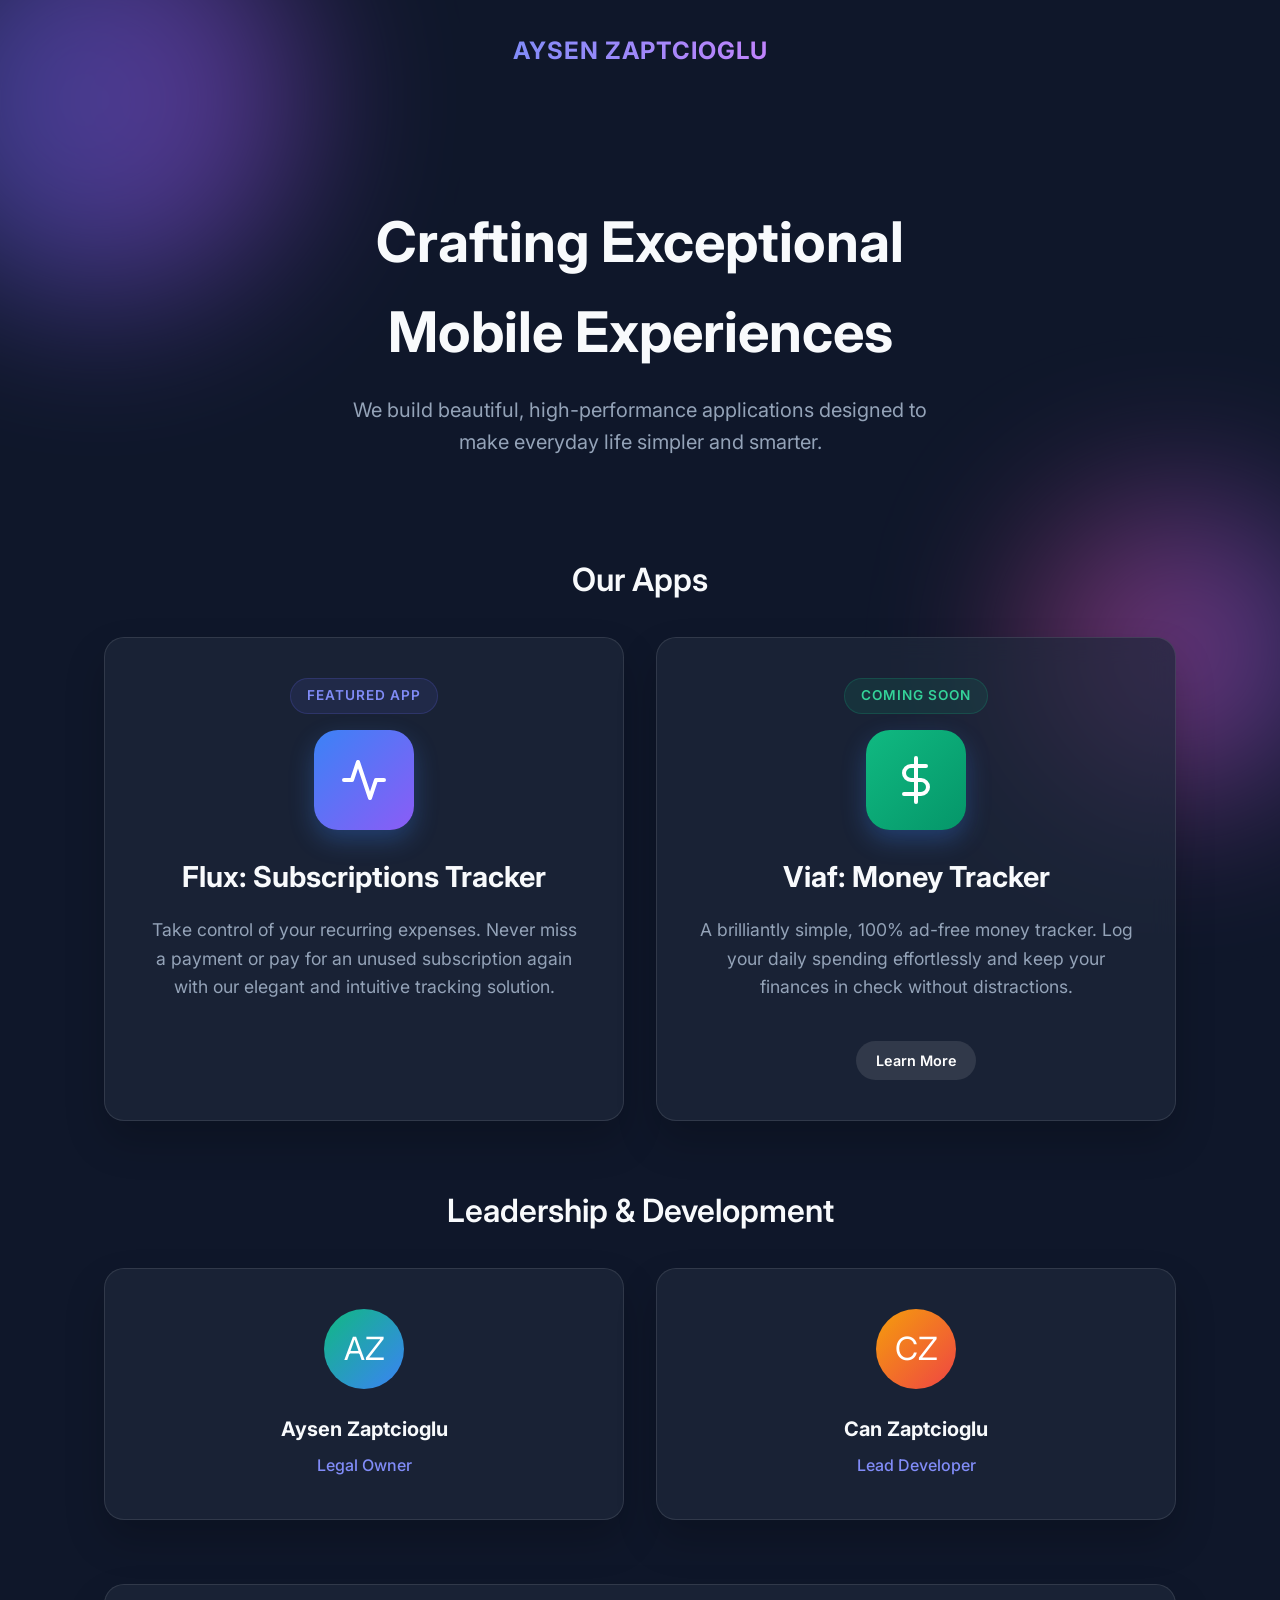
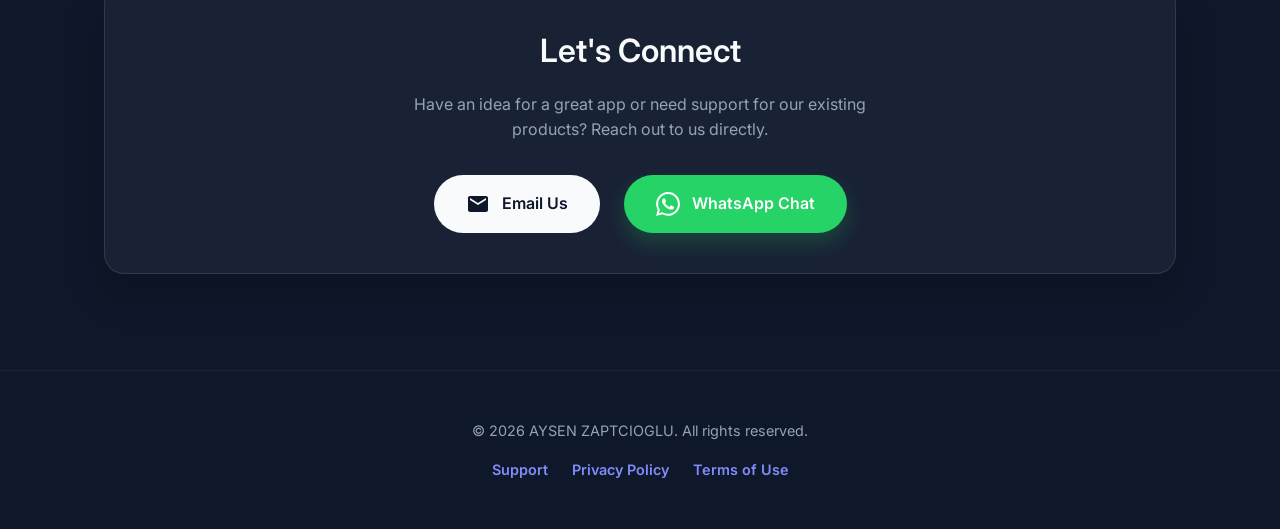
==== index.html @ ebd6a1c4 "Added EULA added eula to make sure complites with apple" ====
<!DOCTYPE html>
<html lang="en">
<head>
    <meta charset="UTF-8">
    <meta name="viewport" content="width=device-width, initial-scale=1.0">
    <title>AYSEN ZAPTCIOGLU</title>
    <meta name="description" content="Professional app studio founded by Aysen Zaptcioglu and Can Zaptcioglu. Featuring our latest app: Flux Subscriptions Tracker.">
    <link rel="preconnect" href="https://fonts.googleapis.com">
    <link rel="preconnect" href="https://fonts.gstatic.com" crossorigin>
    <link href="https://fonts.googleapis.com/css2?family=Inter:wght@300;400;600;700&display=swap" rel="stylesheet">
    <style>
        :root {
            --primary: #6366f1;
            --primary-light: #818cf8;
            --bg-dark: #0f172a;
            --bg-card: rgba(30, 41, 59, 0.7);
            --text-main: #f8fafc;
            --text-muted: #94a3b8;
        }

        * {
            margin: 0;
            padding: 0;
            box-sizing: border-box;
        }

        body {
            font-family: 'Inter', sans-serif;
            background-color: var(--bg-dark);
            color: var(--text-main);
            line-height: 1.6;
            overflow-x: hidden;
        }

        /* Abstract background shapes */
        .bg-shape {
            position: absolute;
            border-radius: 50%;
            filter: blur(80px);
            z-index: -1;
            opacity: 0.5;
        }

        .shape-1 {
            background: linear-gradient(to right, #6366f1, #a855f7);
            width: 400px;
            height: 400px;
            top: -100px;
            left: -100px;
        }

        .shape-2 {
            background: linear-gradient(to right, #ec4899, #8b5cf6);
            width: 300px;
            height: 300px;
            bottom: 100px;
            right: -50px;
        }

        header {
            padding: 2rem 5%;
            display: flex;
            justify-content: center;
            align-items: center;
        }

        .logo {
            font-size: 1.5rem;
            font-weight: 700;
            letter-spacing: 1px;
            background: linear-gradient(to right, #818cf8, #c084fc);
            -webkit-background-clip: text;
            background-clip: text;
            -webkit-text-fill-color: transparent;
        }

        .container {
            max-width: 1200px;
            margin: 0 auto;
            padding: 2rem 5%;
        }

        .hero {
            text-align: center;
            padding: 4rem 0 6rem;
        }

        .hero h1 {
            font-size: 3.5rem;
            margin-bottom: 1rem;
            font-weight: 700;
            animation: fadeInDown 1s ease-out;
        }

        .hero p {
            font-size: 1.25rem;
            color: var(--text-muted);
            max-width: 600px;
            margin: 0 auto;
            animation: fadeInUp 1s ease-out 0.2s both;
        }

        .section-title {
            font-size: 2rem;
            margin-bottom: 2rem;
            text-align: center;
            font-weight: 600;
        }

        .card {
            background: var(--bg-card);
            backdrop-filter: blur(12px);
            border: 1px solid rgba(255, 255, 255, 0.1);
            border-radius: 20px;
            padding: 2.5rem;
            box-shadow: 0 20px 40px rgba(0,0,0,0.2);
            transition: transform 0.3s ease, box-shadow 0.3s ease;
        }

        .card:hover {
            transform: translateY(-5px);
            box-shadow: 0 30px 60px rgba(0,0,0,0.3);
            border-color: rgba(255, 255, 255, 0.2);
        }

        /* Feat App Section */
        .featured-app {
            display: flex;
            flex-direction: column;
            align-items: center;
            text-align: center;
            margin-bottom: 4rem;
        }

        .app-icon {
            width: 100px;
            height: 100px;
            background: linear-gradient(135deg, #3b82f6, #8b5cf6);
            border-radius: 24px;
            display: flex;
            justify-content: center;
            align-items: center;
            font-size: 3rem;
            margin-bottom: 1.5rem;
            box-shadow: 0 10px 25px rgba(59, 130, 246, 0.3);
        }

        .featured-app h3 {
            font-size: 1.8rem;
            margin-bottom: 1rem;
        }

        .featured-app p {
            color: var(--text-muted);
            font-size: 1.1rem;
            margin-bottom: 1.5rem;
        }

        .badge {
            display: inline-block;
            padding: 0.4rem 1rem;
            background: rgba(99, 102, 241, 0.1);
            color: var(--primary-light);
            border-radius: 9999px;
            font-size: 0.85rem;
            font-weight: 600;
            text-transform: uppercase;
            letter-spacing: 1px;
            margin-bottom: 1rem;
            border: 1px solid rgba(99, 102, 241, 0.2);
        }

        /* Team Section */
        .team-grid {
            display: grid;
            grid-template-columns: repeat(auto-fit, minmax(280px, 1fr));
            gap: 2rem;
            margin-bottom: 4rem;
        }

        .team-member {
            text-align: center;
        }
        
        .avatar {
            width: 80px;
            height: 80px;
            border-radius: 50%;
            background: #cbd5e1;
            margin: 0 auto 1.5rem;
            display: flex;
            justify-content: center;
            align-items: center;
            font-size: 2rem;
            color: #475569;
        }

        .avatar-aysen { background: linear-gradient(135deg, #10b981, #3b82f6); color: white; }
        .avatar-can { background: linear-gradient(135deg, #f59e0b, #ef4444); color: white; }

        .team-member h4 {
            font-size: 1.25rem;
            margin-bottom: 0.5rem;
        }

        .team-member p {
            color: var(--primary-light);
            font-weight: 500;
        }

        /* Contact Section */
        .contact {
            text-align: center;
        }

        .contact-links {
            display: flex;
            justify-content: center;
            gap: 1.5rem;
            margin-top: 2rem;
            flex-wrap: wrap;
        }

        .btn {
            display: inline-flex;
            align-items: center;
            gap: 0.75rem;
            padding: 1rem 2rem;
            border-radius: 9999px;
            text-decoration: none;
            font-weight: 600;
            transition: all 0.3s ease;
            position: relative;
            overflow: hidden;
        }

        .btn-email {
            background-color: var(--text-main);
            color: var(--bg-dark);
        }

        .btn-email:hover {
            background-color: #e2e8f0;
            transform: translateY(-2px);
        }

        .btn-whatsapp {
            background-color: #25D366;
            color: white;
            box-shadow: 0 10px 20px rgba(37, 211, 102, 0.2);
        }

        .btn-whatsapp:hover {
            background-color: #20bd5a;
            transform: translateY(-2px);
            box-shadow: 0 15px 25px rgba(37, 211, 102, 0.3);
        }

        .icon {
            width: 24px;
            height: 24px;
            fill: currentColor;
        }

        footer {
            text-align: center;
            padding: 3rem 0;
            color: var(--text-muted);
            font-size: 0.9rem;
            border-top: 1px solid rgba(255,255,255,0.05);
            margin-top: 4rem;
        }

        /* Animations */
        @keyframes fadeInDown {
            from { opacity: 0; transform: translateY(-20px); }
            to { opacity: 1; transform: translateY(0); }
        }

        @keyframes fadeInUp {
            from { opacity: 0; transform: translateY(20px); }
            to { opacity: 1; transform: translateY(0); }
        }

        @media (max-width: 768px) {
            .hero h1 { font-size: 2.5rem; }
            .hero p { font-size: 1.1rem; }
        }
    </style>
</head>
<body>

    <div class="bg-shape shape-1"></div>
    <div class="bg-shape shape-2"></div>

    <header>
        <div class="logo">AYSEN ZAPTCIOGLU</div>
    </header>

    <div class="container">
        <section class="hero">
            <h1>Crafting Exceptional<br>Mobile Experiences</h1>
            <p>We build beautiful, high-performance applications designed to make everyday life simpler and smarter.</p>
        </section>

        <h2 class="section-title">Our Apps</h2>
        <div style="display: grid; grid-template-columns: repeat(auto-fit, minmax(300px, 1fr)); gap: 2rem; margin-bottom: 4rem;">
            <section class="featured-app card" style="margin-bottom: 0;">
                <span class="badge">Featured App</span>
                <div class="app-icon">
                    <svg width="48" height="48" viewBox="0 0 24 24" fill="none" stroke="white" stroke-width="2" stroke-linecap="round" stroke-linejoin="round">
                        <polyline points="22 12 18 12 15 21 9 3 6 12 2 12"></polyline>
                    </svg>
                </div>
                <h3>Flux: Subscriptions Tracker</h3>
                <p>Take control of your recurring expenses. Never miss a payment or pay for an unused subscription again with our elegant and intuitive tracking solution.</p>
            </section>

            <section class="featured-app card" style="margin-bottom: 0;">
                <span class="badge" style="background: rgba(16, 185, 129, 0.1); color: #34d399; border-color: rgba(16, 185, 129, 0.2);">Coming Soon</span>
                <div class="app-icon" style="background: linear-gradient(135deg, #10b981, #059669);">
                    <svg width="48" height="48" viewBox="0 0 24 24" fill="none" stroke="white" stroke-width="2" stroke-linecap="round" stroke-linejoin="round">
                        <line x1="12" y1="1" x2="12" y2="23"></line>
                        <path d="M17 5H9.5a3.5 3.5 0 0 0 0 7h5a3.5 3.5 0 0 1 0 7H6"></path>
                    </svg>
                </div>
                <h3>Viaf: Money Tracker</h3>
                <p>A brilliantly simple, 100% ad-free money tracker. Log your daily spending effortlessly and keep your finances in check without distractions.</p>
                <a href="viaf.html" class="btn" style="background: rgba(255,255,255,0.1); color: white; padding: 0.5rem 1.2rem; margin-top: 1rem; font-size: 0.9rem;">Learn More</a>
            </section>
        </div>

        <h2 class="section-title">Leadership & Development</h2>
        <div class="team-grid">
            <div class="team-member card">
                <div class="avatar avatar-aysen">AZ</div>
                <h4>Aysen Zaptcioglu</h4>
                <p>Legal Owner</p>
            </div>
            <div class="team-member card">
                <div class="avatar avatar-can">CZ</div>
                <h4>Can Zaptcioglu</h4>
                <p>Lead Developer</p>
            </div>
        </div>

        <section class="contact card">
            <h2 class="section-title" style="margin-bottom: 1rem;">Let's Connect</h2>
            <p style="color: var(--text-muted); max-width: 500px; margin: 0 auto;">Have an idea for a great app or need support for our existing products? Reach out to us directly.</p>
            
            <div class="contact-links">
                <a href="mailto:zaptcioglucan@gmail.com" class="btn btn-email">
                    <svg class="icon" viewBox="0 0 24 24">
                        <path d="M20 4H4c-1.1 0-1.99.9-1.99 2L2 18c0 1.1.9 2 2 2h16c1.1 0 2-.9 2-2V6c0-1.1-.9-2-2-2zm0 4l-8 5-8-5V6l8 5 8-5v2z"/>
                    </svg>
                    Email Us
                </a>
                <a href="https://wa.me/905076768835" target="_blank" class="btn btn-whatsapp">
                    <svg class="icon" viewBox="0 0 24 24">
                        <path d="M17.472 14.382c-.297-.149-1.758-.867-2.03-.967-.273-.099-.471-.148-.67.15-.197.297-.767.966-.94 1.164-.173.199-.347.223-.644.075-.297-.15-1.255-.463-2.39-1.475-.888-.788-1.489-1.761-1.663-2.059-.173-.297-.018-.458.13-.606.134-.133.298-.347.446-.52.149-.174.198-.298.298-.497.099-.198.05-.371-.025-.52-.075-.149-.669-1.612-.916-2.207-.242-.579-.487-.5-.669-.51a12.8 12.8 0 0 0-.57-.01c-.198 0-.52.074-.792.372-.272.297-1.04 1.016-1.04 2.479 0 1.462 1.065 2.875 1.213 3.074.149.198 2.096 3.2 5.077 4.487.709.306 1.262.489 1.694.625.712.227 1.36.195 1.871.118.571-.085 1.758-.719 2.006-1.413.248-.694.248-1.289.173-1.413-.074-.124-.272-.198-.57-.347m-5.421 7.403h-.004a9.87 9.87 0 0 1-5.031-1.378l-.361-.214-3.741.982.998-3.648-.235-.374a9.86 9.86 0 0 1-1.51-5.26c.001-5.45 4.436-9.884 9.888-9.884 2.64 0 5.122 1.03 6.988 2.898a9.825 9.825 0 0 1 2.893 6.994c-.003 5.45-4.437 9.884-9.885 9.884m8.413-18.297A11.815 11.815 0 0 0 12.05 0C5.495 0 .16 5.335.157 11.892c0 2.096.547 4.142 1.588 5.945L.057 24l6.305-1.654a11.882 11.882 0 0 0 5.683 1.448h.005c6.554 0 11.89-5.335 11.893-11.893a11.821 11.821 0 0 0-3.48-8.413Z"/>
                    </svg>
                    WhatsApp Chat
                </a>
            </div>
        </section>
    </div>

    <footer>
        <p>&copy; 2026 AYSEN ZAPTCIOGLU. All rights reserved.</p>
        <div style="margin-top: 1rem; display: flex; justify-content: center; gap: 1.5rem; flex-wrap: wrap;">
            <a href="support.html" style="color: var(--primary-light); text-decoration: none; font-weight: 600; transition: color 0.3s;" onmouseover="this.style.color='#c084fc'" onmouseout="this.style.color='var(--primary-light)'">Support</a>
            <a href="privacy.html" style="color: var(--primary-light); text-decoration: none; font-weight: 600; transition: color 0.3s;" onmouseover="this.style.color='#c084fc'" onmouseout="this.style.color='var(--primary-light)'">Privacy Policy</a>
            <a href="terms.html" style="color: var(--primary-light); text-decoration: none; font-weight: 600; transition: color 0.3s;" onmouseover="this.style.color='#c084fc'" onmouseout="this.style.color='var(--primary-light)'">Terms of Use</a>
        </div>
    </footer>
</body>
</html>
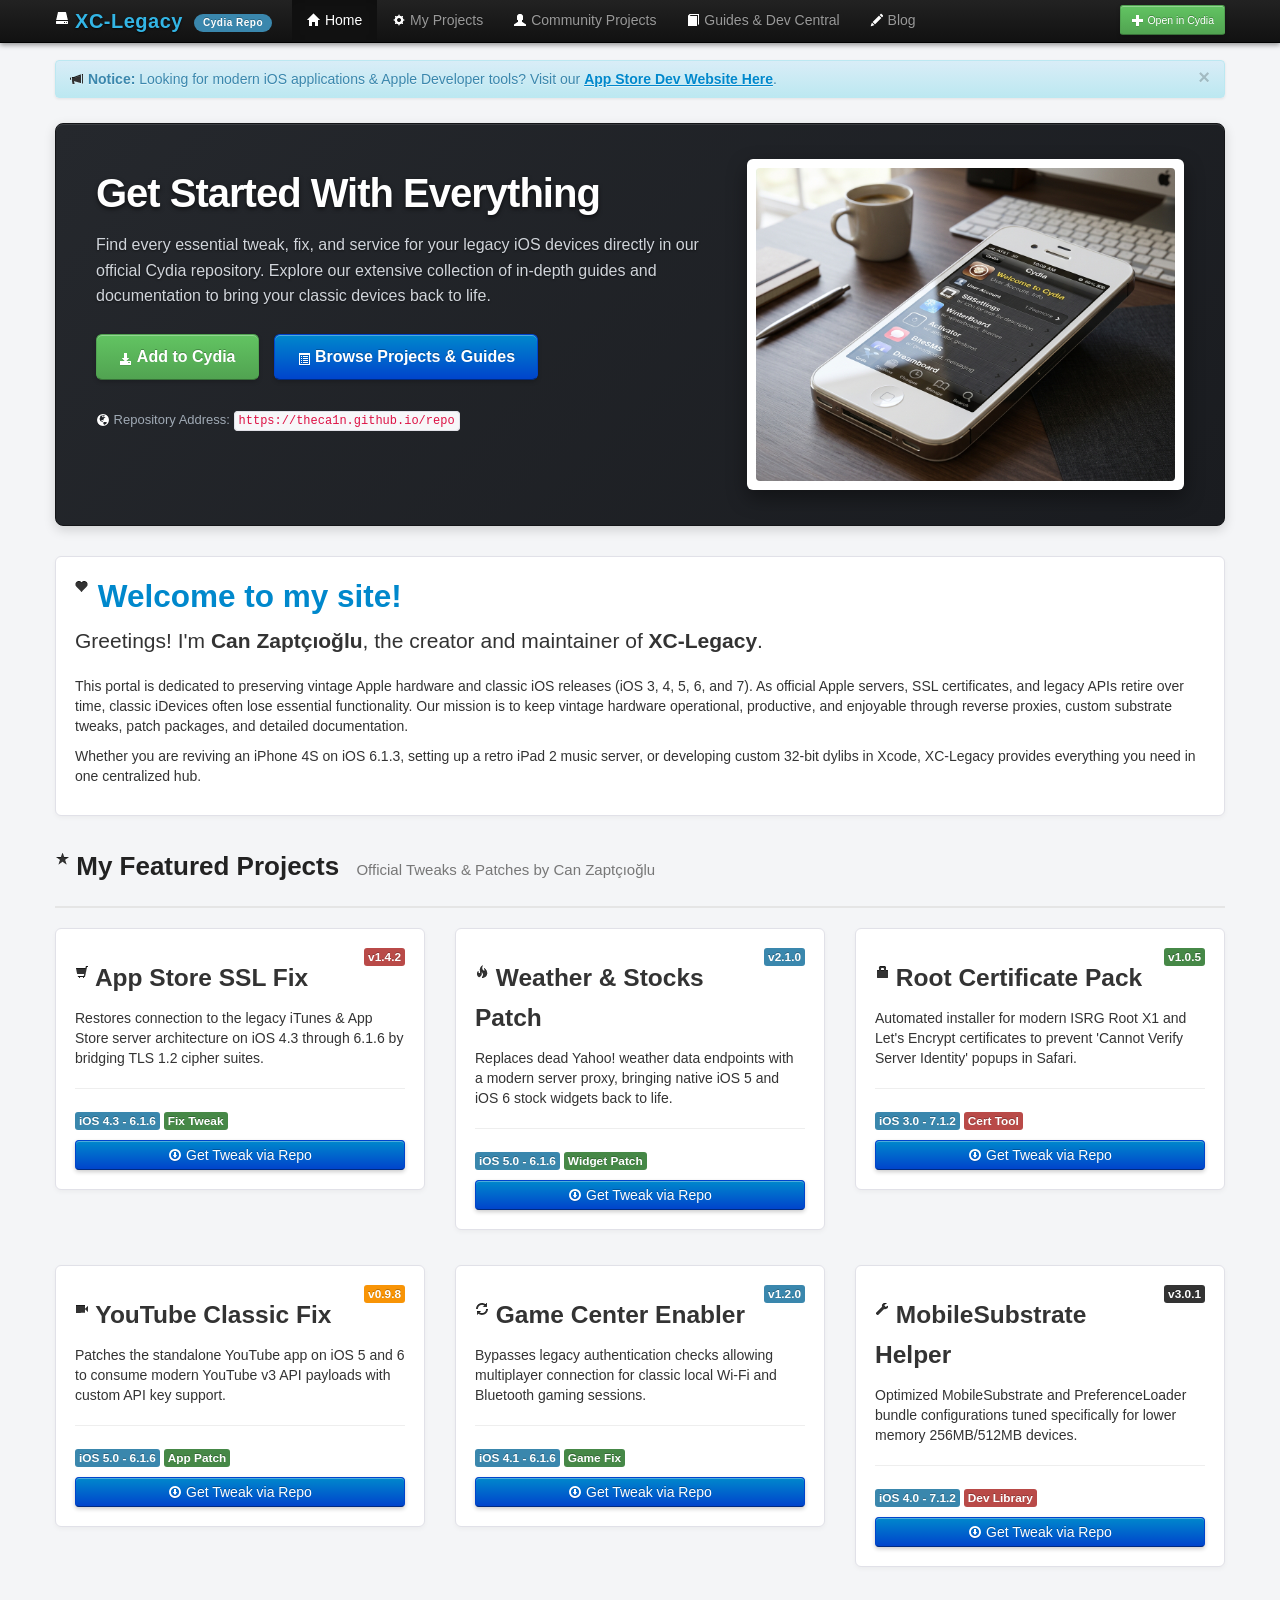
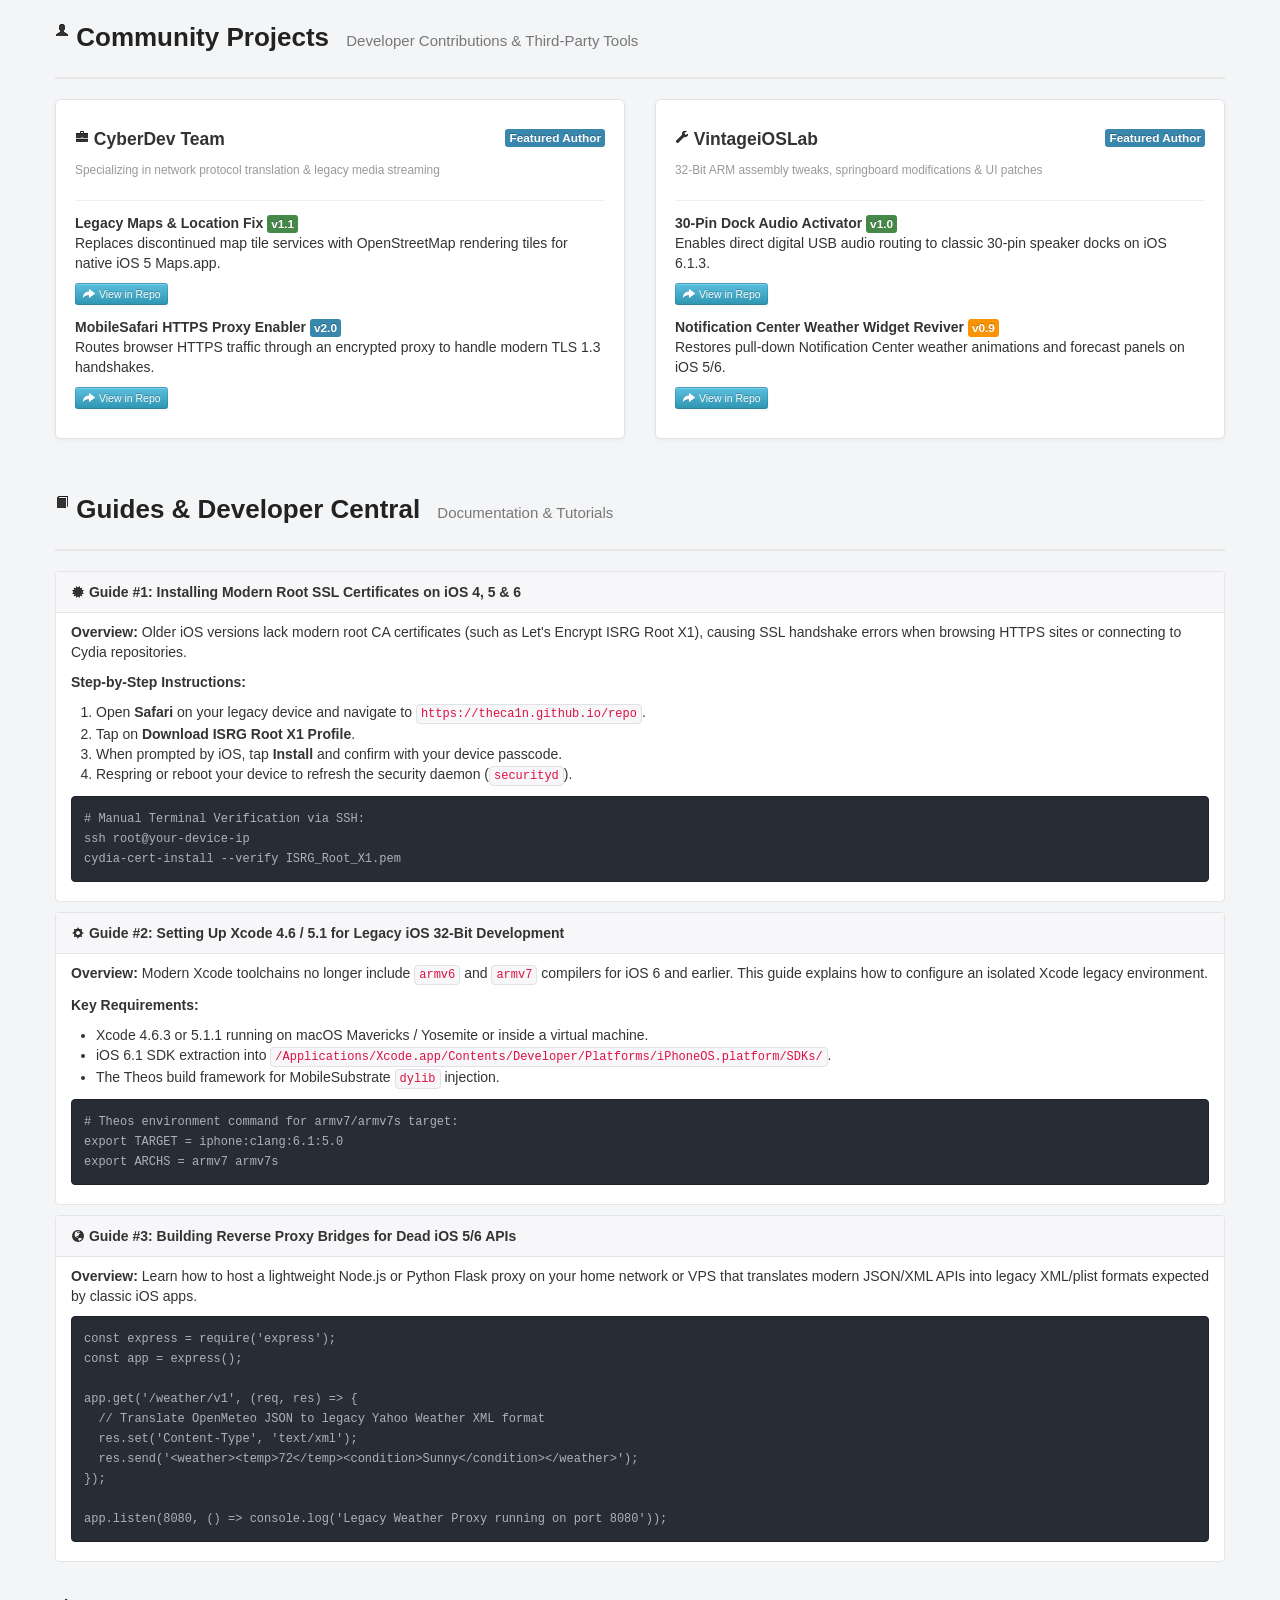
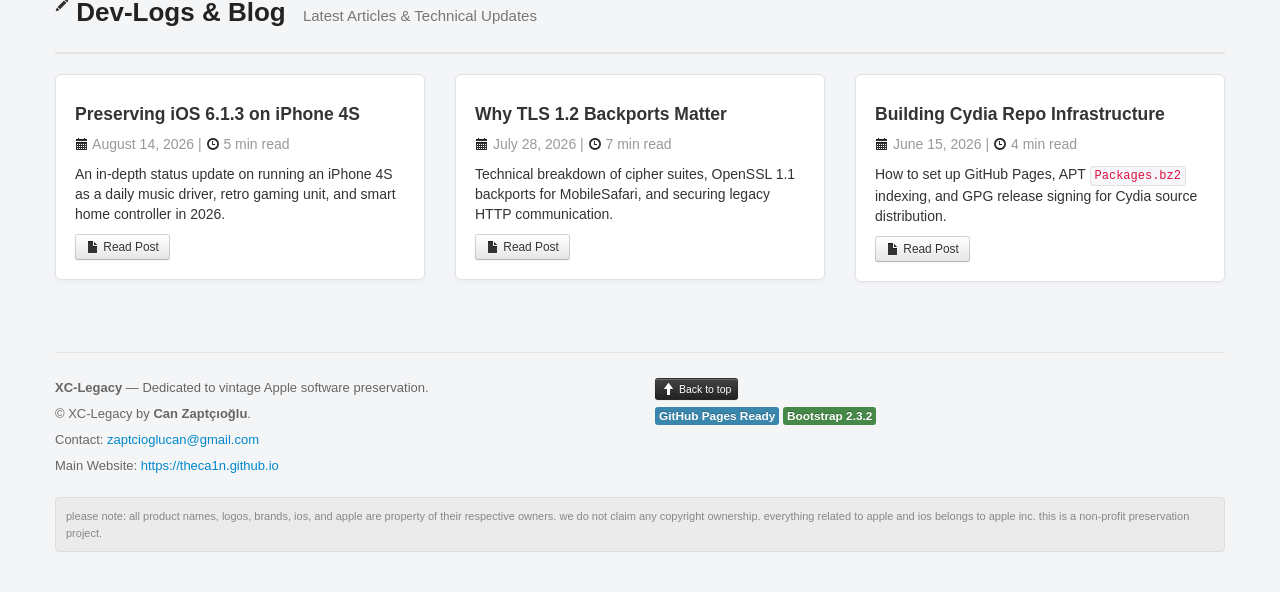
==== commit 8e673cc4: "Switch" ====
--- a/index.html
+++ b/index.html
@@ -1,377 +1,397 @@
 <!DOCTYPE html>
 <html lang="en">
 <head>
-    <meta charset="UTF-8">
-    <meta name="viewport" content="width=device-width, initial-scale=1.0">
-    <title>AYSEN ZAPTCIOGLU</title>
-    <meta name="description" content="Professional app studio founded by Aysen Zaptcioglu and Can Zaptcioglu. Featuring our latest app: Flux Subscriptions Tracker.">
-    <link rel="preconnect" href="https://fonts.googleapis.com">
-    <link rel="preconnect" href="https://fonts.gstatic.com" crossorigin>
-    <link href="https://fonts.googleapis.com/css2?family=Inter:wght@300;400;600;700&display=swap" rel="stylesheet">
-    <style>
-        :root {
-            --primary: #6366f1;
-            --primary-light: #818cf8;
-            --bg-dark: #0f172a;
-            --bg-card: rgba(30, 41, 59, 0.7);
-            --text-main: #f8fafc;
-            --text-muted: #94a3b8;
+  <meta charset="utf-8">
+  <title>XC-Legacy &mdash; Legacy iOS Preservation, Tweaks & Cydia Repository</title>
+  <meta name="viewport" content="width=device-width, initial-scale=1.0">
+  <meta name="description" content="XC-Legacy by Can Zaptçıoğlu - Official home and Cydia repository for legacy iOS tweaks, SSL fixes, iOS 4/5/6/7 patches, and developer guides.">
+  <meta name="author" content="Can Zaptçıoğlu">
+
+  <!-- Bootstrap 2.3.2 Core & Responsive CSS -->
+  <link href="css/bootstrap.min.css" rel="stylesheet">
+  <link href="css/bootstrap-responsive.min.css" rel="stylesheet">
+  <link href="css/retro-custom.css" rel="stylesheet">
+
+  <!-- HTML5 shim, for IE6-8 support of HTML5 elements -->
+  <!--[if lt IE 9]>
+    <script src="http://html5shim.googlecode.com/svn/trunk/html5.js"></script>
+  <![if]-->
+
+  <!-- Favicon & Apple Touch Icons -->
+  <link rel="shortcut icon" href="docs/assets/ico/favicon.png">
+  <link rel="apple-touch-icon-precomposed" sizes="144x144" href="docs/assets/ico/apple-touch-icon-144-precomposed.png">
+  <link rel="apple-touch-icon-precomposed" sizes="114x114" href="docs/assets/ico/apple-touch-icon-114-precomposed.png">
+  <link rel="apple-touch-icon-precomposed" sizes="72x72" href="docs/assets/ico/apple-touch-icon-72-precomposed.png">
+  <link rel="apple-touch-icon-precomposed" href="docs/assets/ico/apple-touch-icon-57-precomposed.png">
+</head>
+
+<body id="home" data-spy="scroll" data-target=".navbar">
+
+  <!-- Fixed Top Navbar -->
+  <div class="navbar navbar-inverse navbar-fixed-top">
+    <div class="navbar-inner">
+      <div class="container">
+        <button type="button" class="btn btn-navbar" data-toggle="collapse" data-target=".nav-collapse">
+          <span class="icon-bar"></span>
+          <span class="icon-bar"></span>
+          <span class="icon-bar"></span>
+        </button>
+        <a class="brand" href="https://theca1n.github.io">
+          <i class="icon-hdd icon-white"></i> XC-Legacy
+          <span class="badge badge-info badge-repo">Cydia Repo</span>
+        </a>
+        <div class="nav-collapse collapse">
+          <ul class="nav">
+            <li class="active"><a href="#home"><i class="icon-home icon-white"></i> Home</a></li>
+            <li><a href="#projects"><i class="icon-cog icon-white"></i> My Projects</a></li>
+            <li><a href="#community"><i class="icon-user icon-white"></i> Community Projects</a></li>
+            <li><a href="#guides"><i class="icon-book icon-white"></i> Guides & Dev Central</a></li>
+            <li><a href="#blog"><i class="icon-pencil icon-white"></i> Blog</a></li>
+          </ul>
+          <ul class="nav pull-right">
+            <li>
+              <a href="cydia://url/https://cydia.saurik.com/api/share#?source=https://theca1n.github.io/repo" class="btn btn-success btn-mini" style="margin-top: 5px; color: #ffffff; padding: 4px 10px;">
+                <i class="icon-plus icon-white"></i> Open in Cydia
+              </a>
+            </li>
+          </ul>
+        </div><!--/.nav-collapse -->
+      </div>
+    </div>
+  </div>
+
+  <div class="container">
+
+    <!-- Top Notification Bar / Header Alert -->
+    <div class="alert alert-info top-notice-bar fade in">
+      <button type="button" class="close" data-dismiss="alert">&times;</button>
+      <i class="icon-bullhorn"></i> <strong>Notice:</strong> Looking for modern iOS applications & Apple Developer tools? Visit our 
+      <a href="https://theca1n.github.io/new-version" target="_blank" id="app-store-dev-link">App Store Dev Website Here</a>.
+    </div>
+
+    <!-- Hero Unit Section -->
+    <div class="hero-unit">
+      <div class="row-fluid">
+        <div class="span7">
+          <h1>Get Started With Everything</h1>
+          <p>
+            Find every essential tweak, fix, and service for your legacy iOS devices directly in our official Cydia repository. Explore our extensive collection of in-depth guides and documentation to bring your classic devices back to life.
+          </p>
+          <div class="hero-actions">
+            <a href="cydia://url/https://cydia.saurik.com/api/share#?source=https://theca1n.github.io/repo" class="btn btn-success btn-large" id="add-cydia-btn">
+              <i class="icon-download-alt icon-white"></i> Add to Cydia
+            </a>
+            <a href="#projects" class="btn btn-primary btn-large">
+              <i class="icon-list-alt icon-white"></i> Browse Projects & Guides
+            </a>
+          </div>
+          <div style="margin-top: 15px; font-size: 13px; color: #a0aab5;">
+            <i class="icon-globe icon-white"></i> Repository Address: <code>https://theca1n.github.io/repo</code>
+          </div>
+        </div>
+        <div class="span5 text-center">
+          <div class="hero-frame">
+            <img src="img/hero-device.png" alt="XC-Legacy iPhone Showcase" id="hero-device-img">
+          </div>
+        </div>
+      </div>
+    </div>
+
+    <!-- Welcome & Mission Section -->
+    <div class="well">
+      <div class="row-fluid">
+        <div class="span12">
+          <h2 style="margin-top:0; color:#0088cc;"><i class="icon-heart"></i> Welcome to my site!</h2>
+          <p class="lead">
+            Greetings! I'm <strong>Can Zaptçıoğlu</strong>, the creator and maintainer of <strong>XC-Legacy</strong>.
+          </p>
+          <p>
+            This portal is dedicated to preserving vintage Apple hardware and classic iOS releases (iOS 3, 4, 5, 6, and 7). As official Apple servers, SSL certificates, and legacy APIs retire over time, classic iDevices often lose essential functionality. Our mission is to keep vintage hardware operational, productive, and enjoyable through reverse proxies, custom substrate tweaks, patch packages, and detailed documentation.
+          </p>
+          <p>
+            Whether you are reviving an iPhone 4S on iOS 6.1.3, setting up a retro iPad 2 music server, or developing custom 32-bit dylibs in Xcode, XC-Legacy provides everything you need in one centralized hub.
+          </p>
+        </div>
+      </div>
+    </div>
+
+    <!-- Section: My Featured Projects -->
+    <div class="page-header" id="projects">
+      <h2><i class="icon-star"></i> My Featured Projects <small>Official Tweaks & Patches by Can Zaptçıoğlu</small></h2>
+    </div>
+
+    <div class="row-fluid">
+      <div class="span4">
+        <div class="well text-center">
+          <span class="label label-important pull-right">v1.4.2</span>
+          <h3><i class="icon-shopping-cart"></i> App Store SSL Fix</h3>
+          <p>Restores connection to the legacy iTunes & App Store server architecture on iOS 4.3 through 6.1.6 by bridging TLS 1.2 cipher suites.</p>
+          <hr>
+          <p><span class="label label-ios6">iOS 4.3 - 6.1.6</span> <span class="label label-patch">Fix Tweak</span></p>
+          <a href="https://theca1n.github.io/repo" class="btn btn-primary btn-block"><i class="icon-download icon-white"></i> Get Tweak via Repo</a>
+        </div>
+      </div>
+
+      <div class="span4">
+        <div class="well text-center">
+          <span class="label label-info pull-right">v2.1.0</span>
+          <h3><i class="icon-fire"></i> Weather & Stocks Patch</h3>
+          <p>Replaces dead Yahoo! weather data endpoints with a modern server proxy, bringing native iOS 5 and iOS 6 stock widgets back to life.</p>
+          <hr>
+          <p><span class="label label-ios6">iOS 5.0 - 6.1.6</span> <span class="label label-patch">Widget Patch</span></p>
+          <a href="https://theca1n.github.io/repo" class="btn btn-primary btn-block"><i class="icon-download icon-white"></i> Get Tweak via Repo</a>
+        </div>
+      </div>
+
+      <div class="span4">
+        <div class="well text-center">
+          <span class="label label-success pull-right">v1.0.5</span>
+          <h3><i class="icon-lock"></i> Root Certificate Pack</h3>
+          <p>Automated installer for modern ISRG Root X1 and Let's Encrypt certificates to prevent 'Cannot Verify Server Identity' popups in Safari.</p>
+          <hr>
+          <p><span class="label label-ios6">iOS 3.0 - 7.1.2</span> <span class="label label-tool">Cert Tool</span></p>
+          <a href="https://theca1n.github.io/repo" class="btn btn-primary btn-block"><i class="icon-download icon-white"></i> Get Tweak via Repo</a>
+        </div>
+      </div>
+    </div>
+
+    <div class="row-fluid" style="margin-top: 15px;">
+      <div class="span4">
+        <div class="well text-center">
+          <span class="label label-warning pull-right">v0.9.8</span>
+          <h3><i class="icon-facetime-video"></i> YouTube Classic Fix</h3>
+          <p>Patches the standalone YouTube app on iOS 5 and 6 to consume modern YouTube v3 API payloads with custom API key support.</p>
+          <hr>
+          <p><span class="label label-ios6">iOS 5.0 - 6.1.6</span> <span class="label label-patch">App Patch</span></p>
+          <a href="https://theca1n.github.io/repo" class="btn btn-primary btn-block"><i class="icon-download icon-white"></i> Get Tweak via Repo</a>
+        </div>
+      </div>
+
+      <div class="span4">
+        <div class="well text-center">
+          <span class="label label-info pull-right">v1.2.0</span>
+          <h3><i class="icon-refresh"></i> Game Center Enabler</h3>
+          <p>Bypasses legacy authentication checks allowing multiplayer connection for classic local Wi-Fi and Bluetooth gaming sessions.</p>
+          <hr>
+          <p><span class="label label-ios6">iOS 4.1 - 6.1.6</span> <span class="label label-patch">Game Fix</span></p>
+          <a href="https://theca1n.github.io/repo" class="btn btn-primary btn-block"><i class="icon-download icon-white"></i> Get Tweak via Repo</a>
+        </div>
+      </div>
+
+      <div class="span4">
+        <div class="well text-center">
+          <span class="label label-inverse pull-right">v3.0.1</span>
+          <h3><i class="icon-wrench"></i> MobileSubstrate Helper</h3>
+          <p>Optimized MobileSubstrate and PreferenceLoader bundle configurations tuned specifically for lower memory 256MB/512MB devices.</p>
+          <hr>
+          <p><span class="label label-ios6">iOS 4.0 - 7.1.2</span> <span class="label label-tool">Dev Library</span></p>
+          <a href="https://theca1n.github.io/repo" class="btn btn-primary btn-block"><i class="icon-download icon-white"></i> Get Tweak via Repo</a>
+        </div>
+      </div>
+    </div>
+
+    <!-- Section: Community Projects -->
+    <div class="page-header" id="community">
+      <h2><i class="icon-user"></i> Community Projects <small>Developer Contributions & Third-Party Tools</small></h2>
+    </div>
+
+    <div class="row-fluid">
+      <!-- Developer A Block -->
+      <div class="span6">
+        <div class="well">
+          <div class="dev-card-header">
+            <h4><i class="icon-briefcase"></i> CyberDev Team <span class="label label-info pull-right">Featured Author</span></h4>
+            <p class="muted"><small>Specializing in network protocol translation & legacy media streaming</small></p>
+          </div>
+          <ul class="unstyled">
+            <li style="margin-bottom: 12px;">
+              <strong>Legacy Maps & Location Fix</strong> <span class="label label-success">v1.1</span>
+              <p>Replaces discontinued map tile services with OpenStreetMap rendering tiles for native iOS 5 Maps.app.</p>
+              <a href="https://theca1n.github.io/repo" class="btn btn-mini btn-info"><i class="icon-share-alt icon-white"></i> View in Repo</a>
+            </li>
+            <li>
+              <strong>MobileSafari HTTPS Proxy Enabler</strong> <span class="label label-info">v2.0</span>
+              <p>Routes browser HTTPS traffic through an encrypted proxy to handle modern TLS 1.3 handshakes.</p>
+              <a href="https://theca1n.github.io/repo" class="btn btn-mini btn-info"><i class="icon-share-alt icon-white"></i> View in Repo</a>
+            </li>
+          </ul>
+        </div>
+      </div>
+
+      <!-- Developer B Block -->
+      <div class="span6">
+        <div class="well">
+          <div class="dev-card-header">
+            <h4><i class="icon-wrench"></i> VintageiOSLab <span class="label label-info pull-right">Featured Author</span></h4>
+            <p class="muted"><small>32-Bit ARM assembly tweaks, springboard modifications & UI patches</small></p>
+          </div>
+          <ul class="unstyled">
+            <li style="margin-bottom: 12px;">
+              <strong>30-Pin Dock Audio Activator</strong> <span class="label label-success">v1.0</span>
+              <p>Enables direct digital USB audio routing to classic 30-pin speaker docks on iOS 6.1.3.</p>
+              <a href="https://theca1n.github.io/repo" class="btn btn-mini btn-info"><i class="icon-share-alt icon-white"></i> View in Repo</a>
+            </li>
+            <li>
+              <strong>Notification Center Weather Widget Reviver</strong> <span class="label label-warning">v0.9</span>
+              <p>Restores pull-down Notification Center weather animations and forecast panels on iOS 5/6.</p>
+              <a href="https://theca1n.github.io/repo" class="btn btn-mini btn-info"><i class="icon-share-alt icon-white"></i> View in Repo</a>
+            </li>
+          </ul>
+        </div>
+      </div>
+    </div>
+
+    <!-- Section: Guides & Developer Central -->
+    <div class="page-header" id="guides">
+      <h2><i class="icon-book"></i> Guides & Developer Central <small>Documentation & Tutorials</small></h2>
+    </div>
+
+    <div class="accordion" id="guides-accordion">
+      <!-- Guide 1 -->
+      <div class="accordion-group">
+        <div class="accordion-heading">
+          <a class="accordion-toggle" data-toggle="collapse" data-parent="#guides-accordion" href="#guideOne">
+            <i class="icon-certificate"></i> Guide #1: Installing Modern Root SSL Certificates on iOS 4, 5 & 6
+          </a>
+        </div>
+        <div id="guideOne" class="accordion-body collapse in">
+          <div class="accordion-inner">
+            <p><strong>Overview:</strong> Older iOS versions lack modern root CA certificates (such as Let's Encrypt ISRG Root X1), causing SSL handshake errors when browsing HTTPS sites or connecting to Cydia repositories.</p>
+            <h5>Step-by-Step Instructions:</h5>
+            <ol>
+              <li>Open <strong>Safari</strong> on your legacy device and navigate to <code>https://theca1n.github.io/repo</code>.</li>
+              <li>Tap on <strong>Download ISRG Root X1 Profile</strong>.</li>
+              <li>When prompted by iOS, tap <strong>Install</strong> and confirm with your device passcode.</li>
+              <li>Respring or reboot your device to refresh the security daemon (<code>securityd</code>).</li>
+            </ol>
+            <pre># Manual Terminal Verification via SSH:
+ssh root@your-device-ip
+cydia-cert-install --verify ISRG_Root_X1.pem</pre>
+          </div>
+        </div>
+      </div>
+
+      <!-- Guide 2 -->
+      <div class="accordion-group">
+        <div class="accordion-heading">
+          <a class="accordion-toggle" data-toggle="collapse" data-parent="#guides-accordion" href="#guideTwo">
+            <i class="icon-cog"></i> Guide #2: Setting Up Xcode 4.6 / 5.1 for Legacy iOS 32-Bit Development
+          </a>
+        </div>
+        <div id="guideTwo" class="accordion-body collapse in">
+          <div class="accordion-inner">
+            <p><strong>Overview:</strong> Modern Xcode toolchains no longer include <code>armv6</code> and <code>armv7</code> compilers for iOS 6 and earlier. This guide explains how to configure an isolated Xcode legacy environment.</p>
+            <h5>Key Requirements:</h5>
+            <ul>
+              <li>Xcode 4.6.3 or 5.1.1 running on macOS Mavericks / Yosemite or inside a virtual machine.</li>
+              <li>iOS 6.1 SDK extraction into <code>/Applications/Xcode.app/Contents/Developer/Platforms/iPhoneOS.platform/SDKs/</code>.</li>
+              <li>The Theos build framework for MobileSubstrate <code>dylib</code> injection.</li>
+            </ul>
+            <pre># Theos environment command for armv7/armv7s target:
+export TARGET = iphone:clang:6.1:5.0
+export ARCHS = armv7 armv7s</pre>
+          </div>
+        </div>
+      </div>
+
+      <!-- Guide 3 -->
+      <div class="accordion-group">
+        <div class="accordion-heading">
+          <a class="accordion-toggle" data-toggle="collapse" data-parent="#guides-accordion" href="#guideThree">
+            <i class="icon-globe"></i> Guide #3: Building Reverse Proxy Bridges for Dead iOS 5/6 APIs
+          </a>
+        </div>
+        <div id="guideThree" class="accordion-body collapse in">
+          <div class="accordion-inner">
+            <p><strong>Overview:</strong> Learn how to host a lightweight Node.js or Python Flask proxy on your home network or VPS that translates modern JSON/XML APIs into legacy XML/plist formats expected by classic iOS apps.</p>
+            <pre>const express = require('express');
+const app = express();
+
+app.get('/weather/v1', (req, res) => {
+  // Translate OpenMeteo JSON to legacy Yahoo Weather XML format
+  res.set('Content-Type', 'text/xml');
+  res.send('&lt;weather&gt;&lt;temp&gt;72&lt;/temp&gt;&lt;condition&gt;Sunny&lt;/condition&gt;&lt;/weather&gt;');
+});
+
+app.listen(8080, () => console.log('Legacy Weather Proxy running on port 8080'));</pre>
+          </div>
+        </div>
+      </div>
+    </div>
+
+    <!-- Section: Blog -->
+    <div class="page-header" id="blog">
+      <h2><i class="icon-pencil"></i> Dev-Logs & Blog <small>Latest Articles & Technical Updates</small></h2>
+    </div>
+
+    <div class="row-fluid">
+      <div class="span4">
+        <div class="well">
+          <h4>Preserving iOS 6.1.3 on iPhone 4S</h4>
+          <p class="muted"><i class="icon-calendar"></i> August 14, 2026 | <i class="icon-time"></i> 5 min read</p>
+          <p>An in-depth status update on running an iPhone 4S as a daily music driver, retro gaming unit, and smart home controller in 2026.</p>
+          <a href="#" class="btn btn-small"><i class="icon-file"></i> Read Post</a>
+        </div>
+      </div>
+
+      <div class="span4">
+        <div class="well">
+          <h4>Why TLS 1.2 Backports Matter</h4>
+          <p class="muted"><i class="icon-calendar"></i> July 28, 2026 | <i class="icon-time"></i> 7 min read</p>
+          <p>Technical breakdown of cipher suites, OpenSSL 1.1 backports for MobileSafari, and securing legacy HTTP communication.</p>
+          <a href="#" class="btn btn-small"><i class="icon-file"></i> Read Post</a>
+        </div>
+      </div>
+
+      <div class="span4">
+        <div class="well">
+          <h4>Building Cydia Repo Infrastructure</h4>
+          <p class="muted"><i class="icon-calendar"></i> June 15, 2026 | <i class="icon-time"></i> 4 min read</p>
+          <p>How to set up GitHub Pages, APT <code>Packages.bz2</code> indexing, and GPG release signing for Cydia source distribution.</p>
+          <a href="#" class="btn btn-small"><i class="icon-file"></i> Read Post</a>
+        </div>
+      </div>
+    </div>
+
+    <!-- Footer Section -->
+    <footer>
+      <div class="row-fluid">
+        <div class="span6">
+          <p><strong>XC-Legacy</strong> &mdash; Dedicated to vintage Apple software preservation.</p>
+          <p>&copy; XC-Legacy by <strong>Can Zaptçıoğlu</strong>.</p>
+          <p>Contact: <a href="mailto:zaptcioglucan@gmail.com">zaptcioglucan@gmail.com</a></p>
+          <p>Main Website: <a href="https://theca1n.github.io">https://theca1n.github.io</a></p>
+        </div>
+        <div class="span6 text-right">
+          <p><a href="#home" class="btn btn-mini btn-inverse"><i class="icon-arrow-up icon-white"></i> Back to top</a></p>
+          <p><span class="label label-info">GitHub Pages Ready</span> <span class="label label-success">Bootstrap 2.3.2</span></p>
+        </div>
+      </div>
+
+      <!-- Lowercase Mandatory Legal Disclaimer -->
+      <div class="legal-disclaimer">
+        please note: all product names, logos, brands, ios, and apple are property of their respective owners. we do not claim any copyright ownership. everything related to apple and ios belongs to apple inc. this is a non-profit preservation project.
+      </div>
+    </footer>
+
+  </div> <!-- /container -->
+
+  <!-- JavaScript Plugins & Local Bootstrap Libraries -->
+  <script src="js/jquery-1.10.2.min.js"></script>
+  <script src="js/bootstrap.min.js"></script>
+  <script>
+    $(document.body).ready(function() {
+      // Smooth scrolling for navigation anchors
+      $('a[href^="#"]').on('click', function(e) {
+        var target = $(this.getAttribute('href'));
+        if( target.length ) {
+          e.preventDefault();
+          $('html, body').stop().animate({
+            scrollTop: target.offset().top - 70
+          }, 400);
         }
-
-        * {
-            margin: 0;
-            padding: 0;
-            box-sizing: border-box;
-        }
-
-        body {
-            font-family: 'Inter', sans-serif;
-            background-color: var(--bg-dark);
-            color: var(--text-main);
-            line-height: 1.6;
-            overflow-x: hidden;
-        }
-
-        /* Abstract background shapes */
-        .bg-shape {
-            position: absolute;
-            border-radius: 50%;
-            filter: blur(80px);
-            z-index: -1;
-            opacity: 0.5;
-        }
-
-        .shape-1 {
-            background: linear-gradient(to right, #6366f1, #a855f7);
-            width: 400px;
-            height: 400px;
-            top: -100px;
-            left: -100px;
-        }
-
-        .shape-2 {
-            background: linear-gradient(to right, #ec4899, #8b5cf6);
-            width: 300px;
-            height: 300px;
-            bottom: 100px;
-            right: -50px;
-        }
-
-        header {
-            padding: 2rem 5%;
-            display: flex;
-            justify-content: center;
-            align-items: center;
-        }
-
-        .logo {
-            font-size: 1.5rem;
-            font-weight: 700;
-            letter-spacing: 1px;
-            background: linear-gradient(to right, #818cf8, #c084fc);
-            -webkit-background-clip: text;
-            background-clip: text;
-            -webkit-text-fill-color: transparent;
-        }
-
-        .container {
-            max-width: 1200px;
-            margin: 0 auto;
-            padding: 2rem 5%;
-        }
-
-        .hero {
-            text-align: center;
-            padding: 4rem 0 6rem;
-        }
-
-        .hero h1 {
-            font-size: 3.5rem;
-            margin-bottom: 1rem;
-            font-weight: 700;
-            animation: fadeInDown 1s ease-out;
-        }
-
-        .hero p {
-            font-size: 1.25rem;
-            color: var(--text-muted);
-            max-width: 600px;
-            margin: 0 auto;
-            animation: fadeInUp 1s ease-out 0.2s both;
-        }
-
-        .section-title {
-            font-size: 2rem;
-            margin-bottom: 2rem;
-            text-align: center;
-            font-weight: 600;
-        }
-
-        .card {
-            background: var(--bg-card);
-            backdrop-filter: blur(12px);
-            border: 1px solid rgba(255, 255, 255, 0.1);
-            border-radius: 20px;
-            padding: 2.5rem;
-            box-shadow: 0 20px 40px rgba(0,0,0,0.2);
-            transition: transform 0.3s ease, box-shadow 0.3s ease;
-        }
-
-        .card:hover {
-            transform: translateY(-5px);
-            box-shadow: 0 30px 60px rgba(0,0,0,0.3);
-            border-color: rgba(255, 255, 255, 0.2);
-        }
-
-        /* Feat App Section */
-        .featured-app {
-            display: flex;
-            flex-direction: column;
-            align-items: center;
-            text-align: center;
-            margin-bottom: 4rem;
-        }
-
-        .app-icon {
-            width: 100px;
-            height: 100px;
-            background: linear-gradient(135deg, #3b82f6, #8b5cf6);
-            border-radius: 24px;
-            display: flex;
-            justify-content: center;
-            align-items: center;
-            font-size: 3rem;
-            margin-bottom: 1.5rem;
-            box-shadow: 0 10px 25px rgba(59, 130, 246, 0.3);
-        }
-
-        .featured-app h3 {
-            font-size: 1.8rem;
-            margin-bottom: 1rem;
-        }
-
-        .featured-app p {
-            color: var(--text-muted);
-            font-size: 1.1rem;
-            margin-bottom: 1.5rem;
-        }
-
-        .badge {
-            display: inline-block;
-            padding: 0.4rem 1rem;
-            background: rgba(99, 102, 241, 0.1);
-            color: var(--primary-light);
-            border-radius: 9999px;
-            font-size: 0.85rem;
-            font-weight: 600;
-            text-transform: uppercase;
-            letter-spacing: 1px;
-            margin-bottom: 1rem;
-            border: 1px solid rgba(99, 102, 241, 0.2);
-        }
-
-        /* Team Section */
-        .team-grid {
-            display: grid;
-            grid-template-columns: repeat(auto-fit, minmax(280px, 1fr));
-            gap: 2rem;
-            margin-bottom: 4rem;
-        }
-
-        .team-member {
-            text-align: center;
-        }
-        
-        .avatar {
-            width: 80px;
-            height: 80px;
-            border-radius: 50%;
-            background: #cbd5e1;
-            margin: 0 auto 1.5rem;
-            display: flex;
-            justify-content: center;
-            align-items: center;
-            font-size: 2rem;
-            color: #475569;
-        }
-
-        .avatar-aysen { background: linear-gradient(135deg, #10b981, #3b82f6); color: white; }
-        .avatar-can { background: linear-gradient(135deg, #f59e0b, #ef4444); color: white; }
-
-        .team-member h4 {
-            font-size: 1.25rem;
-            margin-bottom: 0.5rem;
-        }
-
-        .team-member p {
-            color: var(--primary-light);
-            font-weight: 500;
-        }
-
-        /* Contact Section */
-        .contact {
-            text-align: center;
-        }
-
-        .contact-links {
-            display: flex;
-            justify-content: center;
-            gap: 1.5rem;
-            margin-top: 2rem;
-            flex-wrap: wrap;
-        }
-
-        .btn {
-            display: inline-flex;
-            align-items: center;
-            gap: 0.75rem;
-            padding: 1rem 2rem;
-            border-radius: 9999px;
-            text-decoration: none;
-            font-weight: 600;
-            transition: all 0.3s ease;
-            position: relative;
-            overflow: hidden;
-        }
-
-        .btn-email {
-            background-color: var(--text-main);
-            color: var(--bg-dark);
-        }
-
-        .btn-email:hover {
-            background-color: #e2e8f0;
-            transform: translateY(-2px);
-        }
-
-        .btn-whatsapp {
-            background-color: #25D366;
-            color: white;
-            box-shadow: 0 10px 20px rgba(37, 211, 102, 0.2);
-        }
-
-        .btn-whatsapp:hover {
-            background-color: #20bd5a;
-            transform: translateY(-2px);
-            box-shadow: 0 15px 25px rgba(37, 211, 102, 0.3);
-        }
-
-        .icon {
-            width: 24px;
-            height: 24px;
-            fill: currentColor;
-        }
-
-        footer {
-            text-align: center;
-            padding: 3rem 0;
-            color: var(--text-muted);
-            font-size: 0.9rem;
-            border-top: 1px solid rgba(255,255,255,0.05);
-            margin-top: 4rem;
-        }
-
-        /* Animations */
-        @keyframes fadeInDown {
-            from { opacity: 0; transform: translateY(-20px); }
-            to { opacity: 1; transform: translateY(0); }
-        }
-
-        @keyframes fadeInUp {
-            from { opacity: 0; transform: translateY(20px); }
-            to { opacity: 1; transform: translateY(0); }
-        }
-
-        @media (max-width: 768px) {
-            .hero h1 { font-size: 2.5rem; }
-            .hero p { font-size: 1.1rem; }
-        }
-    </style>
-</head>
-<body>
-
-    <div class="bg-shape shape-1"></div>
-    <div class="bg-shape shape-2"></div>
-
-    <header>
-        <div class="logo">AYSEN ZAPTCIOGLU</div>
-    </header>
-
-    <div class="container">
-        <section class="hero">
-            <h1>Crafting Exceptional<br>Mobile Experiences</h1>
-            <p>We build beautiful, high-performance applications designed to make everyday life simpler and smarter.</p>
-        </section>
-
-        <h2 class="section-title">Our Apps</h2>
-        <div style="display: grid; grid-template-columns: repeat(auto-fit, minmax(300px, 1fr)); gap: 2rem; margin-bottom: 4rem;">
-            <section class="featured-app card" style="margin-bottom: 0;">
-                <span class="badge">Featured App</span>
-                <div class="app-icon">
-                    <svg width="48" height="48" viewBox="0 0 24 24" fill="none" stroke="white" stroke-width="2" stroke-linecap="round" stroke-linejoin="round">
-                        <polyline points="22 12 18 12 15 21 9 3 6 12 2 12"></polyline>
-                    </svg>
-                </div>
-                <h3>Flux: Subscriptions Tracker</h3>
-                <p>Take control of your recurring expenses. Never miss a payment or pay for an unused subscription again with our elegant and intuitive tracking solution.</p>
-            </section>
-
-            <section class="featured-app card" style="margin-bottom: 0;">
-                <span class="badge" style="background: rgba(16, 185, 129, 0.1); color: #34d399; border-color: rgba(16, 185, 129, 0.2);">Coming Soon</span>
-                <div class="app-icon" style="background: linear-gradient(135deg, #10b981, #059669);">
-                    <svg width="48" height="48" viewBox="0 0 24 24" fill="none" stroke="white" stroke-width="2" stroke-linecap="round" stroke-linejoin="round">
-                        <line x1="12" y1="1" x2="12" y2="23"></line>
-                        <path d="M17 5H9.5a3.5 3.5 0 0 0 0 7h5a3.5 3.5 0 0 1 0 7H6"></path>
-                    </svg>
-                </div>
-                <h3>Viaf: Money Tracker</h3>
-                <p>A brilliantly simple, 100% ad-free money tracker. Log your daily spending effortlessly and keep your finances in check without distractions.</p>
-                <a href="viaf.html" class="btn" style="background: rgba(255,255,255,0.1); color: white; padding: 0.5rem 1.2rem; margin-top: 1rem; font-size: 0.9rem;">Learn More</a>
-            </section>
-        </div>
-
-        <h2 class="section-title">Leadership & Development</h2>
-        <div class="team-grid">
-            <div class="team-member card">
-                <div class="avatar avatar-aysen">AZ</div>
-                <h4>Aysen Zaptcioglu</h4>
-                <p>Legal Owner</p>
-            </div>
-            <div class="team-member card">
-                <div class="avatar avatar-can">CZ</div>
-                <h4>Can Zaptcioglu</h4>
-                <p>Lead Developer</p>
-            </div>
-        </div>
-
-        <section class="contact card">
-            <h2 class="section-title" style="margin-bottom: 1rem;">Let's Connect</h2>
-            <p style="color: var(--text-muted); max-width: 500px; margin: 0 auto;">Have an idea for a great app or need support for our existing products? Reach out to us directly.</p>
-            
-            <div class="contact-links">
-                <a href="mailto:zaptcioglucan@gmail.com" class="btn btn-email">
-                    <svg class="icon" viewBox="0 0 24 24">
-                        <path d="M20 4H4c-1.1 0-1.99.9-1.99 2L2 18c0 1.1.9 2 2 2h16c1.1 0 2-.9 2-2V6c0-1.1-.9-2-2-2zm0 4l-8 5-8-5V6l8 5 8-5v2z"/>
-                    </svg>
-                    Email Us
-                </a>
-                <a href="https://wa.me/905076768835" target="_blank" class="btn btn-whatsapp">
-                    <svg class="icon" viewBox="0 0 24 24">
-                        <path d="M17.472 14.382c-.297-.149-1.758-.867-2.03-.967-.273-.099-.471-.148-.67.15-.197.297-.767.966-.94 1.164-.173.199-.347.223-.644.075-.297-.15-1.255-.463-2.39-1.475-.888-.788-1.489-1.761-1.663-2.059-.173-.297-.018-.458.13-.606.134-.133.298-.347.446-.52.149-.174.198-.298.298-.497.099-.198.05-.371-.025-.52-.075-.149-.669-1.612-.916-2.207-.242-.579-.487-.5-.669-.51a12.8 12.8 0 0 0-.57-.01c-.198 0-.52.074-.792.372-.272.297-1.04 1.016-1.04 2.479 0 1.462 1.065 2.875 1.213 3.074.149.198 2.096 3.2 5.077 4.487.709.306 1.262.489 1.694.625.712.227 1.36.195 1.871.118.571-.085 1.758-.719 2.006-1.413.248-.694.248-1.289.173-1.413-.074-.124-.272-.198-.57-.347m-5.421 7.403h-.004a9.87 9.87 0 0 1-5.031-1.378l-.361-.214-3.741.982.998-3.648-.235-.374a9.86 9.86 0 0 1-1.51-5.26c.001-5.45 4.436-9.884 9.888-9.884 2.64 0 5.122 1.03 6.988 2.898a9.825 9.825 0 0 1 2.893 6.994c-.003 5.45-4.437 9.884-9.885 9.884m8.413-18.297A11.815 11.815 0 0 0 12.05 0C5.495 0 .16 5.335.157 11.892c0 2.096.547 4.142 1.588 5.945L.057 24l6.305-1.654a11.882 11.882 0 0 0 5.683 1.448h.005c6.554 0 11.89-5.335 11.893-11.893a11.821 11.821 0 0 0-3.48-8.413Z"/>
-                    </svg>
-                    WhatsApp Chat
-                </a>
-            </div>
-        </section>
-    </div>
-
-    <footer>
-        <p>&copy; 2026 AYSEN ZAPTCIOGLU. All rights reserved.</p>
-        <div style="margin-top: 1rem; display: flex; justify-content: center; gap: 1.5rem; flex-wrap: wrap;">
-            <a href="support.html" style="color: var(--primary-light); text-decoration: none; font-weight: 600; transition: color 0.3s;" onmouseover="this.style.color='#c084fc'" onmouseout="this.style.color='var(--primary-light)'">Support</a>
-            <a href="privacy.html" style="color: var(--primary-light); text-decoration: none; font-weight: 600; transition: color 0.3s;" onmouseover="this.style.color='#c084fc'" onmouseout="this.style.color='var(--primary-light)'">Privacy Policy</a>
-            <a href="terms.html" style="color: var(--primary-light); text-decoration: none; font-weight: 600; transition: color 0.3s;" onmouseover="this.style.color='#c084fc'" onmouseout="this.style.color='var(--primary-light)'">Terms of Use</a>
-        </div>
-    </footer>
+      });
+    });
+  </script>
 </body>
 </html>
--- a/css/retro-custom.css
+++ b/css/retro-custom.css
@@ -0,0 +1,255 @@
+/* XC-Legacy Retro Custom Styling - Bootstrap 2.3.2 Enhancement */
+
+body {
+  padding-top: 80px;
+  padding-bottom: 40px;
+  background-color: #f4f5f7;
+  color: #333333;
+  font-family: "Helvetica Neue", Helvetica, Arial, sans-serif;
+  -webkit-font-smoothing: antialiased;
+}
+
+/* Header Notice Bar */
+.top-notice-bar {
+  margin-top: -20px;
+  margin-bottom: 25px;
+  border-radius: 4px;
+  box-shadow: 0 1px 3px rgba(0, 0, 0, 0.08);
+  background: linear-gradient(to bottom, #d9edf7 0%, #bce8f1 100%);
+  border-color: #bce8f1;
+}
+
+.top-notice-bar a {
+  font-weight: bold;
+  text-decoration: underline;
+}
+
+/* Retro Glass Navbar styling */
+.navbar-inverse .navbar-inner {
+  background-color: #1b1b1b;
+  background-image: -moz-linear-gradient(top, #222222, #111111);
+  background-image: -webkit-gradient(linear, 0 0, 0 100%, from(#222222), to(#111111));
+  background-image: -webkit-linear-gradient(top, #222222, #111111);
+  background-image: -o-linear-gradient(top, #222222, #111111);
+  background-image: linear-gradient(to bottom, #222222, #111111);
+  border-bottom: 1px solid #000;
+  box-shadow: 0 2px 5px rgba(0, 0, 0, 0.4);
+}
+
+.navbar-inverse .brand {
+  font-weight: bold;
+  letter-spacing: 0.5px;
+  color: #33b5e5;
+  text-shadow: 0 1px 2px rgba(0, 0, 0, 0.8);
+}
+
+.navbar-inverse .brand .badge-repo {
+  font-size: 10px;
+  vertical-align: middle;
+  margin-left: 5px;
+}
+
+/* Hero Unit Enhancements */
+.hero-unit {
+  background: #2b2e33;
+  background: linear-gradient(135deg, #25282d 0%, #1a1c20 100%);
+  color: #ffffff;
+  border-radius: 8px;
+  padding: 35px 40px;
+  margin-bottom: 30px;
+  box-shadow: inset 0 1px 0 rgba(255, 255, 255, 0.1), 0 4px 12px rgba(0, 0, 0, 0.15);
+  border: 1px solid #141518;
+}
+
+.hero-unit h1 {
+  font-size: 40px;
+  line-height: 1.2;
+  color: #ffffff;
+  text-shadow: 0 2px 4px rgba(0, 0, 0, 0.6);
+  margin-bottom: 15px;
+}
+
+.hero-unit p {
+  font-size: 16px;
+  line-height: 1.6;
+  color: #d1d5db;
+  text-shadow: 0 1px 2px rgba(0, 0, 0, 0.5);
+  margin-bottom: 25px;
+}
+
+/* Polaroid / Glossy Hero Frame */
+.hero-frame {
+  background: #ffffff;
+  padding: 8px;
+  border-radius: 6px;
+  box-shadow: 0 8px 20px rgba(0, 0, 0, 0.4);
+  border: 1px solid rgba(255, 255, 255, 0.2);
+  transition: transform 0.3s ease;
+}
+
+.hero-frame:hover {
+  transform: scale(1.02);
+}
+
+.hero-frame img {
+  border-radius: 4px;
+  display: block;
+  width: 100%;
+}
+
+/* Skeuomorphic Glossy Buttons */
+.btn-success {
+  background-color: #5bb75b;
+  background-image: -webkit-linear-gradient(top, #62c462, #51a351);
+  background-image: linear-gradient(to bottom, #62c462, #51a351);
+  border-color: #51a351 #51a351 #387038;
+  box-shadow: inset 0 1px 0 rgba(255, 255, 255, 0.3), 0 2px 4px rgba(0, 0, 0, 0.2);
+  text-shadow: 0 -1px 0 rgba(0, 0, 0, 0.25);
+}
+
+.btn-primary {
+  background-color: #006dcc;
+  background-image: -webkit-linear-gradient(top, #0088cc, #0044cc);
+  background-image: linear-gradient(to bottom, #0088cc, #0044cc);
+  border-color: #0044cc #0044cc #002a80;
+  box-shadow: inset 0 1px 0 rgba(255, 255, 255, 0.3), 0 2px 4px rgba(0, 0, 0, 0.2);
+  text-shadow: 0 -1px 0 rgba(0, 0, 0, 0.25);
+}
+
+.btn-large {
+  padding: 12px 22px;
+  font-size: 16px;
+  font-weight: bold;
+  border-radius: 6px;
+  margin-right: 10px;
+  margin-bottom: 10px;
+}
+
+/* Cards & Wells */
+.well {
+  background-color: #ffffff;
+  border: 1px solid #e1e1e8;
+  border-radius: 6px;
+  box-shadow: 0 2px 5px rgba(0, 0, 0, 0.04);
+  transition: all 0.2s ease-in-out;
+}
+
+.well:hover {
+  border-color: #bce8f1;
+  box-shadow: 0 4px 12px rgba(0, 0, 0, 0.08);
+}
+
+.well-dark {
+  background: #22252a;
+  border-color: #15171a;
+  color: #e0e0e0;
+}
+
+.well-dark h3, .well-dark h4 {
+  color: #ffffff;
+}
+
+/* Badges & Labels */
+.label-ios {
+  background-color: #999999;
+}
+.label-ios6 {
+  background-color: #3a87ad;
+}
+.label-patch {
+  background-color: #468847;
+}
+.label-fix {
+  background-color: #f89406;
+}
+.label-tool {
+  background-color: #b94a48;
+}
+
+/* Section Headings */
+.page-header {
+  border-bottom: 2px solid #e5e5e5;
+  margin: 30px 0 20px;
+  padding-bottom: 10px;
+}
+
+.page-header h2 {
+  font-size: 26px;
+  font-weight: bold;
+  color: #222222;
+}
+
+.page-header h2 small {
+  font-size: 15px;
+  color: #777777;
+  margin-left: 10px;
+}
+
+/* Table and Code Snippets */
+pre, code {
+  font-family: Monaco, Menlo, Consolas, "Courier New", monospace;
+  font-size: 12px;
+  border-radius: 4px;
+}
+
+pre {
+  background-color: #282c34;
+  color: #abb2bf;
+  border: 1px solid #1e222a;
+  padding: 12px;
+}
+
+/* Community & Author Box */
+.author-avatar {
+  width: 48px;
+  height: 48px;
+  border-radius: 50%;
+  border: 2px solid #0088cc;
+  margin-right: 12px;
+  float: left;
+}
+
+.dev-card-header {
+  border-bottom: 1px solid #eeeeee;
+  padding-bottom: 10px;
+  margin-bottom: 12px;
+}
+
+/* Custom Accordion / Collapse styling */
+.accordion-group {
+  border: 1px solid #e5e5e5;
+  border-radius: 4px;
+  margin-bottom: 10px;
+  background: #ffffff;
+}
+
+.accordion-heading .accordion-toggle {
+  font-weight: bold;
+  color: #333;
+  padding: 10px 15px;
+  background: #f7f7f9;
+}
+
+/* Footer Styling */
+footer {
+  margin-top: 50px;
+  padding-top: 25px;
+  border-top: 1px solid #e5e5e5;
+  color: #666666;
+  font-size: 13px;
+}
+
+footer p {
+  margin-bottom: 6px;
+}
+
+.legal-disclaimer {
+  font-size: 11px;
+  color: #888888;
+  line-height: 1.5;
+  margin-top: 15px;
+  padding: 10px;
+  background: #ebebeb;
+  border-radius: 4px;
+  border: 1px solid #dddddd;
+}
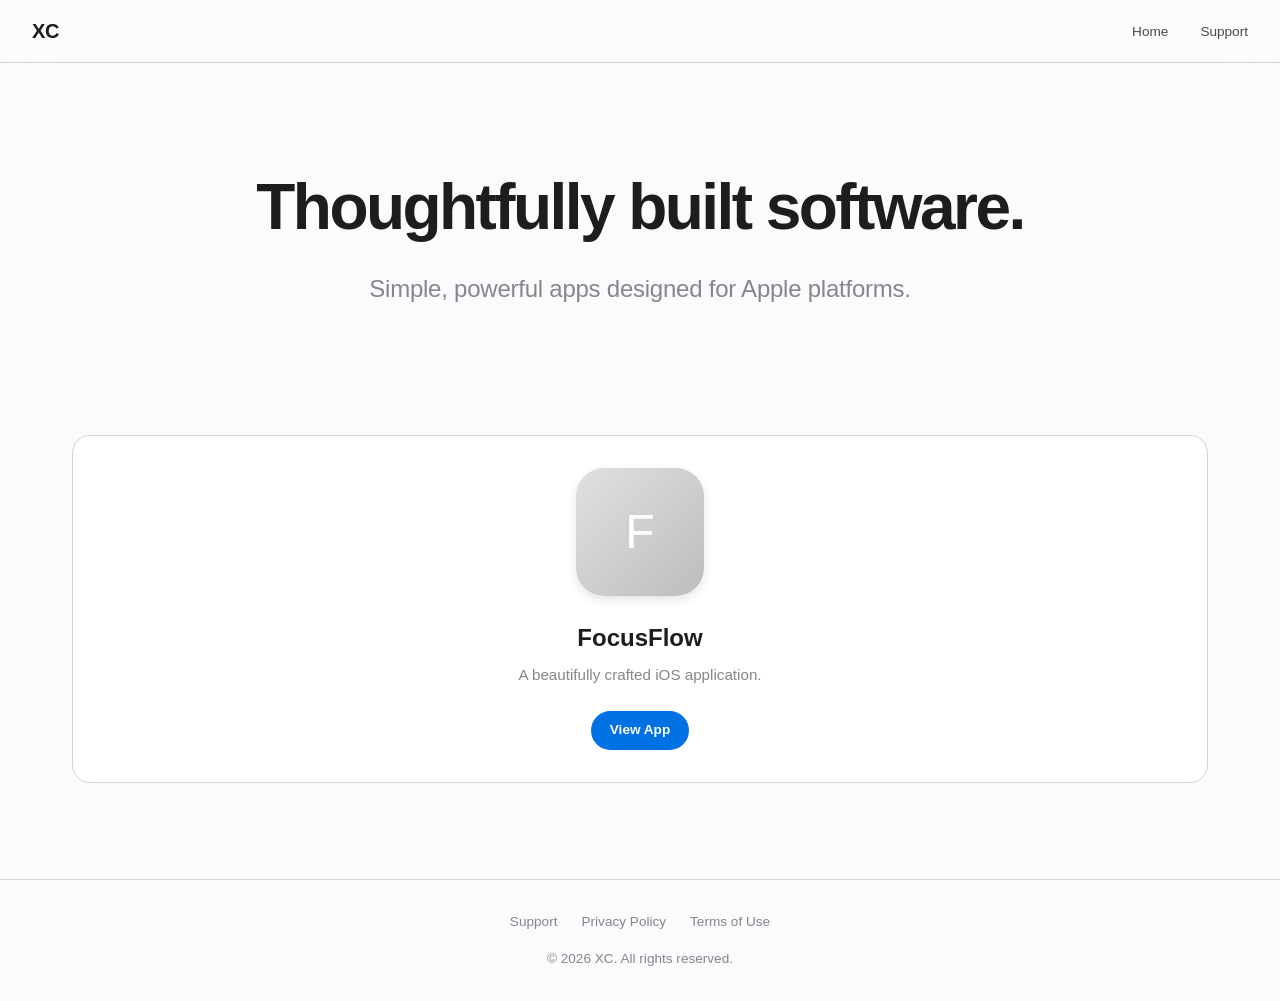
==== commit a1a34775: "Reimagined" ====
--- a/index.html
+++ b/index.html
@@ -1,397 +1,47 @@
 <!DOCTYPE html>
 <html lang="en">
 <head>
-  <meta charset="utf-8">
-  <title>XC-Legacy &mdash; Legacy iOS Preservation, Tweaks & Cydia Repository</title>
-  <meta name="viewport" content="width=device-width, initial-scale=1.0">
-  <meta name="description" content="XC-Legacy by Can Zaptçıoğlu - Official home and Cydia repository for legacy iOS tweaks, SSL fixes, iOS 4/5/6/7 patches, and developer guides.">
-  <meta name="author" content="Can Zaptçıoğlu">
+    <meta charset="UTF-8">
+    <meta name="viewport" content="width=device-width, initial-scale=1.0">
+    <title>XC — Thoughtfully built software.</title>
+    <link rel="stylesheet" href="css/style.css">
+</head>
+<body>
+    <header>
+        <div class="brand">XC</div>
+        <nav>
+            <ul>
+                <li><a href="index.html">Home</a></li>
+                <li><a href="support/">Support</a></li>
+            </ul>
+        </nav>
+    </header>
 
-  <!-- Bootstrap 2.3.2 Core & Responsive CSS -->
-  <link href="css/bootstrap.min.css" rel="stylesheet">
-  <link href="css/bootstrap-responsive.min.css" rel="stylesheet">
-  <link href="css/retro-custom.css" rel="stylesheet">
+    <main>
+        <section class="hero">
+            <h1>Thoughtfully built software.</h1>
+            <p>Simple, powerful apps designed for Apple platforms.</p>
+        </section>
 
-  <!-- HTML5 shim, for IE6-8 support of HTML5 elements -->
-  <!--[if lt IE 9]>
-    <script src="http://html5shim.googlecode.com/svn/trunk/html5.js"></script>
-  <![if]-->
+        <section class="app-grid">
+            
+        <div class="app-card">
+            <div class="app-icon">F</div>
+            <h3>FocusFlow</h3>
+            <p>A beautifully crafted iOS application.</p>
+            <a href="apps/focusflow/" class="btn">View App</a>
+        </div>
+    
+        </section>
+    </main>
 
-  <!-- Favicon & Apple Touch Icons -->
-  <link rel="shortcut icon" href="docs/assets/ico/favicon.png">
-  <link rel="apple-touch-icon-precomposed" sizes="144x144" href="docs/assets/ico/apple-touch-icon-144-precomposed.png">
-  <link rel="apple-touch-icon-precomposed" sizes="114x114" href="docs/assets/ico/apple-touch-icon-114-precomposed.png">
-  <link rel="apple-touch-icon-precomposed" sizes="72x72" href="docs/assets/ico/apple-touch-icon-72-precomposed.png">
-  <link rel="apple-touch-icon-precomposed" href="docs/assets/ico/apple-touch-icon-57-precomposed.png">
-</head>
-
-<body id="home" data-spy="scroll" data-target=".navbar">
-
-  <!-- Fixed Top Navbar -->
-  <div class="navbar navbar-inverse navbar-fixed-top">
-    <div class="navbar-inner">
-      <div class="container">
-        <button type="button" class="btn btn-navbar" data-toggle="collapse" data-target=".nav-collapse">
-          <span class="icon-bar"></span>
-          <span class="icon-bar"></span>
-          <span class="icon-bar"></span>
-        </button>
-        <a class="brand" href="https://theca1n.github.io">
-          <i class="icon-hdd icon-white"></i> XC-Legacy
-          <span class="badge badge-info badge-repo">Cydia Repo</span>
-        </a>
-        <div class="nav-collapse collapse">
-          <ul class="nav">
-            <li class="active"><a href="#home"><i class="icon-home icon-white"></i> Home</a></li>
-            <li><a href="#projects"><i class="icon-cog icon-white"></i> My Projects</a></li>
-            <li><a href="#community"><i class="icon-user icon-white"></i> Community Projects</a></li>
-            <li><a href="#guides"><i class="icon-book icon-white"></i> Guides & Dev Central</a></li>
-            <li><a href="#blog"><i class="icon-pencil icon-white"></i> Blog</a></li>
-          </ul>
-          <ul class="nav pull-right">
-            <li>
-              <a href="cydia://url/https://cydia.saurik.com/api/share#?source=https://theca1n.github.io/repo" class="btn btn-success btn-mini" style="margin-top: 5px; color: #ffffff; padding: 4px 10px;">
-                <i class="icon-plus icon-white"></i> Open in Cydia
-              </a>
-            </li>
-          </ul>
-        </div><!--/.nav-collapse -->
-      </div>
-    </div>
-  </div>
-
-  <div class="container">
-
-    <!-- Top Notification Bar / Header Alert -->
-    <div class="alert alert-info top-notice-bar fade in">
-      <button type="button" class="close" data-dismiss="alert">&times;</button>
-      <i class="icon-bullhorn"></i> <strong>Notice:</strong> Looking for modern iOS applications & Apple Developer tools? Visit our 
-      <a href="https://theca1n.github.io/new-version" target="_blank" id="app-store-dev-link">App Store Dev Website Here</a>.
-    </div>
-
-    <!-- Hero Unit Section -->
-    <div class="hero-unit">
-      <div class="row-fluid">
-        <div class="span7">
-          <h1>Get Started With Everything</h1>
-          <p>
-            Find every essential tweak, fix, and service for your legacy iOS devices directly in our official Cydia repository. Explore our extensive collection of in-depth guides and documentation to bring your classic devices back to life.
-          </p>
-          <div class="hero-actions">
-            <a href="cydia://url/https://cydia.saurik.com/api/share#?source=https://theca1n.github.io/repo" class="btn btn-success btn-large" id="add-cydia-btn">
-              <i class="icon-download-alt icon-white"></i> Add to Cydia
-            </a>
-            <a href="#projects" class="btn btn-primary btn-large">
-              <i class="icon-list-alt icon-white"></i> Browse Projects & Guides
-            </a>
-          </div>
-          <div style="margin-top: 15px; font-size: 13px; color: #a0aab5;">
-            <i class="icon-globe icon-white"></i> Repository Address: <code>https://theca1n.github.io/repo</code>
-          </div>
+    <footer>
+        <div class="footer-links">
+            <a href="support/">Support</a>
+            <a href="privacy/">Privacy Policy</a>
+            <a href="terms/">Terms of Use</a>
         </div>
-        <div class="span5 text-center">
-          <div class="hero-frame">
-            <img src="img/hero-device.png" alt="XC-Legacy iPhone Showcase" id="hero-device-img">
-          </div>
-        </div>
-      </div>
-    </div>
-
-    <!-- Welcome & Mission Section -->
-    <div class="well">
-      <div class="row-fluid">
-        <div class="span12">
-          <h2 style="margin-top:0; color:#0088cc;"><i class="icon-heart"></i> Welcome to my site!</h2>
-          <p class="lead">
-            Greetings! I'm <strong>Can Zaptçıoğlu</strong>, the creator and maintainer of <strong>XC-Legacy</strong>.
-          </p>
-          <p>
-            This portal is dedicated to preserving vintage Apple hardware and classic iOS releases (iOS 3, 4, 5, 6, and 7). As official Apple servers, SSL certificates, and legacy APIs retire over time, classic iDevices often lose essential functionality. Our mission is to keep vintage hardware operational, productive, and enjoyable through reverse proxies, custom substrate tweaks, patch packages, and detailed documentation.
-          </p>
-          <p>
-            Whether you are reviving an iPhone 4S on iOS 6.1.3, setting up a retro iPad 2 music server, or developing custom 32-bit dylibs in Xcode, XC-Legacy provides everything you need in one centralized hub.
-          </p>
-        </div>
-      </div>
-    </div>
-
-    <!-- Section: My Featured Projects -->
-    <div class="page-header" id="projects">
-      <h2><i class="icon-star"></i> My Featured Projects <small>Official Tweaks & Patches by Can Zaptçıoğlu</small></h2>
-    </div>
-
-    <div class="row-fluid">
-      <div class="span4">
-        <div class="well text-center">
-          <span class="label label-important pull-right">v1.4.2</span>
-          <h3><i class="icon-shopping-cart"></i> App Store SSL Fix</h3>
-          <p>Restores connection to the legacy iTunes & App Store server architecture on iOS 4.3 through 6.1.6 by bridging TLS 1.2 cipher suites.</p>
-          <hr>
-          <p><span class="label label-ios6">iOS 4.3 - 6.1.6</span> <span class="label label-patch">Fix Tweak</span></p>
-          <a href="https://theca1n.github.io/repo" class="btn btn-primary btn-block"><i class="icon-download icon-white"></i> Get Tweak via Repo</a>
-        </div>
-      </div>
-
-      <div class="span4">
-        <div class="well text-center">
-          <span class="label label-info pull-right">v2.1.0</span>
-          <h3><i class="icon-fire"></i> Weather & Stocks Patch</h3>
-          <p>Replaces dead Yahoo! weather data endpoints with a modern server proxy, bringing native iOS 5 and iOS 6 stock widgets back to life.</p>
-          <hr>
-          <p><span class="label label-ios6">iOS 5.0 - 6.1.6</span> <span class="label label-patch">Widget Patch</span></p>
-          <a href="https://theca1n.github.io/repo" class="btn btn-primary btn-block"><i class="icon-download icon-white"></i> Get Tweak via Repo</a>
-        </div>
-      </div>
-
-      <div class="span4">
-        <div class="well text-center">
-          <span class="label label-success pull-right">v1.0.5</span>
-          <h3><i class="icon-lock"></i> Root Certificate Pack</h3>
-          <p>Automated installer for modern ISRG Root X1 and Let's Encrypt certificates to prevent 'Cannot Verify Server Identity' popups in Safari.</p>
-          <hr>
-          <p><span class="label label-ios6">iOS 3.0 - 7.1.2</span> <span class="label label-tool">Cert Tool</span></p>
-          <a href="https://theca1n.github.io/repo" class="btn btn-primary btn-block"><i class="icon-download icon-white"></i> Get Tweak via Repo</a>
-        </div>
-      </div>
-    </div>
-
-    <div class="row-fluid" style="margin-top: 15px;">
-      <div class="span4">
-        <div class="well text-center">
-          <span class="label label-warning pull-right">v0.9.8</span>
-          <h3><i class="icon-facetime-video"></i> YouTube Classic Fix</h3>
-          <p>Patches the standalone YouTube app on iOS 5 and 6 to consume modern YouTube v3 API payloads with custom API key support.</p>
-          <hr>
-          <p><span class="label label-ios6">iOS 5.0 - 6.1.6</span> <span class="label label-patch">App Patch</span></p>
-          <a href="https://theca1n.github.io/repo" class="btn btn-primary btn-block"><i class="icon-download icon-white"></i> Get Tweak via Repo</a>
-        </div>
-      </div>
-
-      <div class="span4">
-        <div class="well text-center">
-          <span class="label label-info pull-right">v1.2.0</span>
-          <h3><i class="icon-refresh"></i> Game Center Enabler</h3>
-          <p>Bypasses legacy authentication checks allowing multiplayer connection for classic local Wi-Fi and Bluetooth gaming sessions.</p>
-          <hr>
-          <p><span class="label label-ios6">iOS 4.1 - 6.1.6</span> <span class="label label-patch">Game Fix</span></p>
-          <a href="https://theca1n.github.io/repo" class="btn btn-primary btn-block"><i class="icon-download icon-white"></i> Get Tweak via Repo</a>
-        </div>
-      </div>
-
-      <div class="span4">
-        <div class="well text-center">
-          <span class="label label-inverse pull-right">v3.0.1</span>
-          <h3><i class="icon-wrench"></i> MobileSubstrate Helper</h3>
-          <p>Optimized MobileSubstrate and PreferenceLoader bundle configurations tuned specifically for lower memory 256MB/512MB devices.</p>
-          <hr>
-          <p><span class="label label-ios6">iOS 4.0 - 7.1.2</span> <span class="label label-tool">Dev Library</span></p>
-          <a href="https://theca1n.github.io/repo" class="btn btn-primary btn-block"><i class="icon-download icon-white"></i> Get Tweak via Repo</a>
-        </div>
-      </div>
-    </div>
-
-    <!-- Section: Community Projects -->
-    <div class="page-header" id="community">
-      <h2><i class="icon-user"></i> Community Projects <small>Developer Contributions & Third-Party Tools</small></h2>
-    </div>
-
-    <div class="row-fluid">
-      <!-- Developer A Block -->
-      <div class="span6">
-        <div class="well">
-          <div class="dev-card-header">
-            <h4><i class="icon-briefcase"></i> CyberDev Team <span class="label label-info pull-right">Featured Author</span></h4>
-            <p class="muted"><small>Specializing in network protocol translation & legacy media streaming</small></p>
-          </div>
-          <ul class="unstyled">
-            <li style="margin-bottom: 12px;">
-              <strong>Legacy Maps & Location Fix</strong> <span class="label label-success">v1.1</span>
-              <p>Replaces discontinued map tile services with OpenStreetMap rendering tiles for native iOS 5 Maps.app.</p>
-              <a href="https://theca1n.github.io/repo" class="btn btn-mini btn-info"><i class="icon-share-alt icon-white"></i> View in Repo</a>
-            </li>
-            <li>
-              <strong>MobileSafari HTTPS Proxy Enabler</strong> <span class="label label-info">v2.0</span>
-              <p>Routes browser HTTPS traffic through an encrypted proxy to handle modern TLS 1.3 handshakes.</p>
-              <a href="https://theca1n.github.io/repo" class="btn btn-mini btn-info"><i class="icon-share-alt icon-white"></i> View in Repo</a>
-            </li>
-          </ul>
-        </div>
-      </div>
-
-      <!-- Developer B Block -->
-      <div class="span6">
-        <div class="well">
-          <div class="dev-card-header">
-            <h4><i class="icon-wrench"></i> VintageiOSLab <span class="label label-info pull-right">Featured Author</span></h4>
-            <p class="muted"><small>32-Bit ARM assembly tweaks, springboard modifications & UI patches</small></p>
-          </div>
-          <ul class="unstyled">
-            <li style="margin-bottom: 12px;">
-              <strong>30-Pin Dock Audio Activator</strong> <span class="label label-success">v1.0</span>
-              <p>Enables direct digital USB audio routing to classic 30-pin speaker docks on iOS 6.1.3.</p>
-              <a href="https://theca1n.github.io/repo" class="btn btn-mini btn-info"><i class="icon-share-alt icon-white"></i> View in Repo</a>
-            </li>
-            <li>
-              <strong>Notification Center Weather Widget Reviver</strong> <span class="label label-warning">v0.9</span>
-              <p>Restores pull-down Notification Center weather animations and forecast panels on iOS 5/6.</p>
-              <a href="https://theca1n.github.io/repo" class="btn btn-mini btn-info"><i class="icon-share-alt icon-white"></i> View in Repo</a>
-            </li>
-          </ul>
-        </div>
-      </div>
-    </div>
-
-    <!-- Section: Guides & Developer Central -->
-    <div class="page-header" id="guides">
-      <h2><i class="icon-book"></i> Guides & Developer Central <small>Documentation & Tutorials</small></h2>
-    </div>
-
-    <div class="accordion" id="guides-accordion">
-      <!-- Guide 1 -->
-      <div class="accordion-group">
-        <div class="accordion-heading">
-          <a class="accordion-toggle" data-toggle="collapse" data-parent="#guides-accordion" href="#guideOne">
-            <i class="icon-certificate"></i> Guide #1: Installing Modern Root SSL Certificates on iOS 4, 5 & 6
-          </a>
-        </div>
-        <div id="guideOne" class="accordion-body collapse in">
-          <div class="accordion-inner">
-            <p><strong>Overview:</strong> Older iOS versions lack modern root CA certificates (such as Let's Encrypt ISRG Root X1), causing SSL handshake errors when browsing HTTPS sites or connecting to Cydia repositories.</p>
-            <h5>Step-by-Step Instructions:</h5>
-            <ol>
-              <li>Open <strong>Safari</strong> on your legacy device and navigate to <code>https://theca1n.github.io/repo</code>.</li>
-              <li>Tap on <strong>Download ISRG Root X1 Profile</strong>.</li>
-              <li>When prompted by iOS, tap <strong>Install</strong> and confirm with your device passcode.</li>
-              <li>Respring or reboot your device to refresh the security daemon (<code>securityd</code>).</li>
-            </ol>
-            <pre># Manual Terminal Verification via SSH:
-ssh root@your-device-ip
-cydia-cert-install --verify ISRG_Root_X1.pem</pre>
-          </div>
-        </div>
-      </div>
-
-      <!-- Guide 2 -->
-      <div class="accordion-group">
-        <div class="accordion-heading">
-          <a class="accordion-toggle" data-toggle="collapse" data-parent="#guides-accordion" href="#guideTwo">
-            <i class="icon-cog"></i> Guide #2: Setting Up Xcode 4.6 / 5.1 for Legacy iOS 32-Bit Development
-          </a>
-        </div>
-        <div id="guideTwo" class="accordion-body collapse in">
-          <div class="accordion-inner">
-            <p><strong>Overview:</strong> Modern Xcode toolchains no longer include <code>armv6</code> and <code>armv7</code> compilers for iOS 6 and earlier. This guide explains how to configure an isolated Xcode legacy environment.</p>
-            <h5>Key Requirements:</h5>
-            <ul>
-              <li>Xcode 4.6.3 or 5.1.1 running on macOS Mavericks / Yosemite or inside a virtual machine.</li>
-              <li>iOS 6.1 SDK extraction into <code>/Applications/Xcode.app/Contents/Developer/Platforms/iPhoneOS.platform/SDKs/</code>.</li>
-              <li>The Theos build framework for MobileSubstrate <code>dylib</code> injection.</li>
-            </ul>
-            <pre># Theos environment command for armv7/armv7s target:
-export TARGET = iphone:clang:6.1:5.0
-export ARCHS = armv7 armv7s</pre>
-          </div>
-        </div>
-      </div>
-
-      <!-- Guide 3 -->
-      <div class="accordion-group">
-        <div class="accordion-heading">
-          <a class="accordion-toggle" data-toggle="collapse" data-parent="#guides-accordion" href="#guideThree">
-            <i class="icon-globe"></i> Guide #3: Building Reverse Proxy Bridges for Dead iOS 5/6 APIs
-          </a>
-        </div>
-        <div id="guideThree" class="accordion-body collapse in">
-          <div class="accordion-inner">
-            <p><strong>Overview:</strong> Learn how to host a lightweight Node.js or Python Flask proxy on your home network or VPS that translates modern JSON/XML APIs into legacy XML/plist formats expected by classic iOS apps.</p>
-            <pre>const express = require('express');
-const app = express();
-
-app.get('/weather/v1', (req, res) => {
-  // Translate OpenMeteo JSON to legacy Yahoo Weather XML format
-  res.set('Content-Type', 'text/xml');
-  res.send('&lt;weather&gt;&lt;temp&gt;72&lt;/temp&gt;&lt;condition&gt;Sunny&lt;/condition&gt;&lt;/weather&gt;');
-});
-
-app.listen(8080, () => console.log('Legacy Weather Proxy running on port 8080'));</pre>
-          </div>
-        </div>
-      </div>
-    </div>
-
-    <!-- Section: Blog -->
-    <div class="page-header" id="blog">
-      <h2><i class="icon-pencil"></i> Dev-Logs & Blog <small>Latest Articles & Technical Updates</small></h2>
-    </div>
-
-    <div class="row-fluid">
-      <div class="span4">
-        <div class="well">
-          <h4>Preserving iOS 6.1.3 on iPhone 4S</h4>
-          <p class="muted"><i class="icon-calendar"></i> August 14, 2026 | <i class="icon-time"></i> 5 min read</p>
-          <p>An in-depth status update on running an iPhone 4S as a daily music driver, retro gaming unit, and smart home controller in 2026.</p>
-          <a href="#" class="btn btn-small"><i class="icon-file"></i> Read Post</a>
-        </div>
-      </div>
-
-      <div class="span4">
-        <div class="well">
-          <h4>Why TLS 1.2 Backports Matter</h4>
-          <p class="muted"><i class="icon-calendar"></i> July 28, 2026 | <i class="icon-time"></i> 7 min read</p>
-          <p>Technical breakdown of cipher suites, OpenSSL 1.1 backports for MobileSafari, and securing legacy HTTP communication.</p>
-          <a href="#" class="btn btn-small"><i class="icon-file"></i> Read Post</a>
-        </div>
-      </div>
-
-      <div class="span4">
-        <div class="well">
-          <h4>Building Cydia Repo Infrastructure</h4>
-          <p class="muted"><i class="icon-calendar"></i> June 15, 2026 | <i class="icon-time"></i> 4 min read</p>
-          <p>How to set up GitHub Pages, APT <code>Packages.bz2</code> indexing, and GPG release signing for Cydia source distribution.</p>
-          <a href="#" class="btn btn-small"><i class="icon-file"></i> Read Post</a>
-        </div>
-      </div>
-    </div>
-
-    <!-- Footer Section -->
-    <footer>
-      <div class="row-fluid">
-        <div class="span6">
-          <p><strong>XC-Legacy</strong> &mdash; Dedicated to vintage Apple software preservation.</p>
-          <p>&copy; XC-Legacy by <strong>Can Zaptçıoğlu</strong>.</p>
-          <p>Contact: <a href="mailto:zaptcioglucan@gmail.com">zaptcioglucan@gmail.com</a></p>
-          <p>Main Website: <a href="https://theca1n.github.io">https://theca1n.github.io</a></p>
-        </div>
-        <div class="span6 text-right">
-          <p><a href="#home" class="btn btn-mini btn-inverse"><i class="icon-arrow-up icon-white"></i> Back to top</a></p>
-          <p><span class="label label-info">GitHub Pages Ready</span> <span class="label label-success">Bootstrap 2.3.2</span></p>
-        </div>
-      </div>
-
-      <!-- Lowercase Mandatory Legal Disclaimer -->
-      <div class="legal-disclaimer">
-        please note: all product names, logos, brands, ios, and apple are property of their respective owners. we do not claim any copyright ownership. everything related to apple and ios belongs to apple inc. this is a non-profit preservation project.
-      </div>
+        <p>&copy; 2026 XC. All rights reserved.</p>
     </footer>
-
-  </div> <!-- /container -->
-
-  <!-- JavaScript Plugins & Local Bootstrap Libraries -->
-  <script src="js/jquery-1.10.2.min.js"></script>
-  <script src="js/bootstrap.min.js"></script>
-  <script>
-    $(document.body).ready(function() {
-      // Smooth scrolling for navigation anchors
-      $('a[href^="#"]').on('click', function(e) {
-        var target = $(this.getAttribute('href'));
-        if( target.length ) {
-          e.preventDefault();
-          $('html, body').stop().animate({
-            scrollTop: target.offset().top - 70
-          }, 400);
-        }
-      });
-    });
-  </script>
 </body>
-</html>
+</html>
--- a/css/style.css
+++ b/css/style.css
@@ -0,0 +1,236 @@
+
+:root {
+    --bg-color: #fbfbfd;
+    --text-color: #1d1d1f;
+    --text-secondary: #86868b;
+    --border-color: #d2d2d7;
+    --accent-color: #0071e3;
+    --card-bg: #ffffff;
+    --font-family: -apple-system, BlinkMacSystemFont, "Segoe UI", Roboto, Helvetica, Arial, sans-serif;
+}
+
+@media (prefers-color-scheme: dark) {
+    :root {
+        --bg-color: #000000;
+        --text-color: #f5f5f7;
+        --text-secondary: #86868b;
+        --border-color: #424245;
+        --accent-color: #2997ff;
+        --card-bg: #1c1c1e;
+    }
+}
+
+* {
+    box-sizing: border-box;
+    margin: 0;
+    padding: 0;
+}
+
+body {
+    font-family: var(--font-family);
+    background-color: var(--bg-color);
+    color: var(--text-color);
+    line-height: 1.5;
+    -webkit-font-smoothing: antialiased;
+}
+
+a {
+    color: var(--accent-color);
+    text-decoration: none;
+}
+
+a:hover {
+    text-decoration: underline;
+}
+
+/* Header */
+header {
+    display: flex;
+    justify-content: space-between;
+    align-items: center;
+    padding: 1rem 2rem;
+    background: rgba(var(--bg-color), 0.8);
+    backdrop-filter: blur(20px);
+    -webkit-backdrop-filter: blur(20px);
+    position: sticky;
+    top: 0;
+    z-index: 100;
+    border-bottom: 1px solid var(--border-color);
+}
+
+.brand {
+    font-weight: 700;
+    font-size: 1.25rem;
+    letter-spacing: -0.02em;
+    color: var(--text-color);
+}
+
+nav ul {
+    list-style: none;
+    display: flex;
+    gap: 2rem;
+}
+
+nav a {
+    color: var(--text-color);
+    font-size: 0.85rem;
+    opacity: 0.8;
+}
+
+nav a:hover {
+    opacity: 1;
+    text-decoration: none;
+}
+
+/* Hero */
+.hero {
+    text-align: center;
+    padding: 6rem 1rem;
+}
+
+.hero h1 {
+    font-size: 4rem;
+    font-weight: 700;
+    letter-spacing: -0.04em;
+    margin-bottom: 1rem;
+}
+
+.hero p {
+    font-size: 1.5rem;
+    color: var(--text-secondary);
+    font-weight: 400;
+    letter-spacing: -0.01em;
+}
+
+/* App Grid */
+.app-grid {
+    display: grid;
+    grid-template-columns: repeat(auto-fit, minmax(300px, 1fr));
+    gap: 2rem;
+    padding: 2rem;
+    max-width: 1200px;
+    margin: 0 auto;
+}
+
+.app-card {
+    background-color: var(--card-bg);
+    border-radius: 18px;
+    padding: 2rem;
+    text-align: center;
+    transition: transform 0.3s ease, box-shadow 0.3s ease;
+    border: 1px solid var(--border-color);
+}
+
+.app-card:hover {
+    transform: translateY(-5px);
+    box-shadow: 0 10px 30px rgba(0,0,0,0.1);
+}
+
+.app-icon {
+    width: 128px;
+    height: 128px;
+    border-radius: 28px;
+    background: linear-gradient(135deg, #e0e0e0, #bdbdbd);
+    margin: 0 auto 1.5rem auto;
+    display: flex;
+    align-items: center;
+    justify-content: center;
+    font-size: 3rem;
+    color: #fff;
+    box-shadow: 0 4px 10px rgba(0,0,0,0.1);
+}
+
+.app-card h3 {
+    font-size: 1.5rem;
+    margin-bottom: 0.5rem;
+}
+
+.app-card p {
+    color: var(--text-secondary);
+    margin-bottom: 1.5rem;
+    font-size: 0.95rem;
+}
+
+.btn {
+    display: inline-block;
+    background-color: var(--accent-color);
+    color: #fff;
+    padding: 0.6rem 1.2rem;
+    border-radius: 980px;
+    font-size: 0.85rem;
+    font-weight: 600;
+}
+
+.btn:hover {
+    background-color: #0077ed;
+    text-decoration: none;
+}
+
+/* Footer */
+footer {
+    border-top: 1px solid var(--border-color);
+    padding: 2rem;
+    margin-top: 4rem;
+    font-size: 0.85rem;
+    color: var(--text-secondary);
+    text-align: center;
+}
+
+.footer-links {
+    display: flex;
+    justify-content: center;
+    gap: 1.5rem;
+    margin-bottom: 1rem;
+}
+
+.footer-links a {
+    color: var(--text-secondary);
+}
+
+.footer-links a:hover {
+    color: var(--text-color);
+}
+
+/* App Detail Page */
+.app-detail-hero {
+    text-align: center;
+    padding: 4rem 1rem;
+}
+
+.tech-tags {
+    display: flex;
+    gap: 0.5rem;
+    justify-content: center;
+    flex-wrap: wrap;
+    margin: 2rem 0;
+}
+
+.tech-tag {
+    background: var(--border-color);
+    padding: 0.3rem 0.8rem;
+    border-radius: 12px;
+    font-size: 0.8rem;
+}
+
+.legal-content {
+    max-width: 800px;
+    margin: 4rem auto;
+    padding: 0 2rem;
+}
+
+.legal-content h1 {
+    font-size: 2.5rem;
+    margin-bottom: 2rem;
+}
+
+.legal-content h2 {
+    font-size: 1.5rem;
+    margin-top: 2rem;
+    margin-bottom: 1rem;
+}
+
+.legal-content p {
+    margin-bottom: 1rem;
+    color: var(--text-secondary);
+}
+    
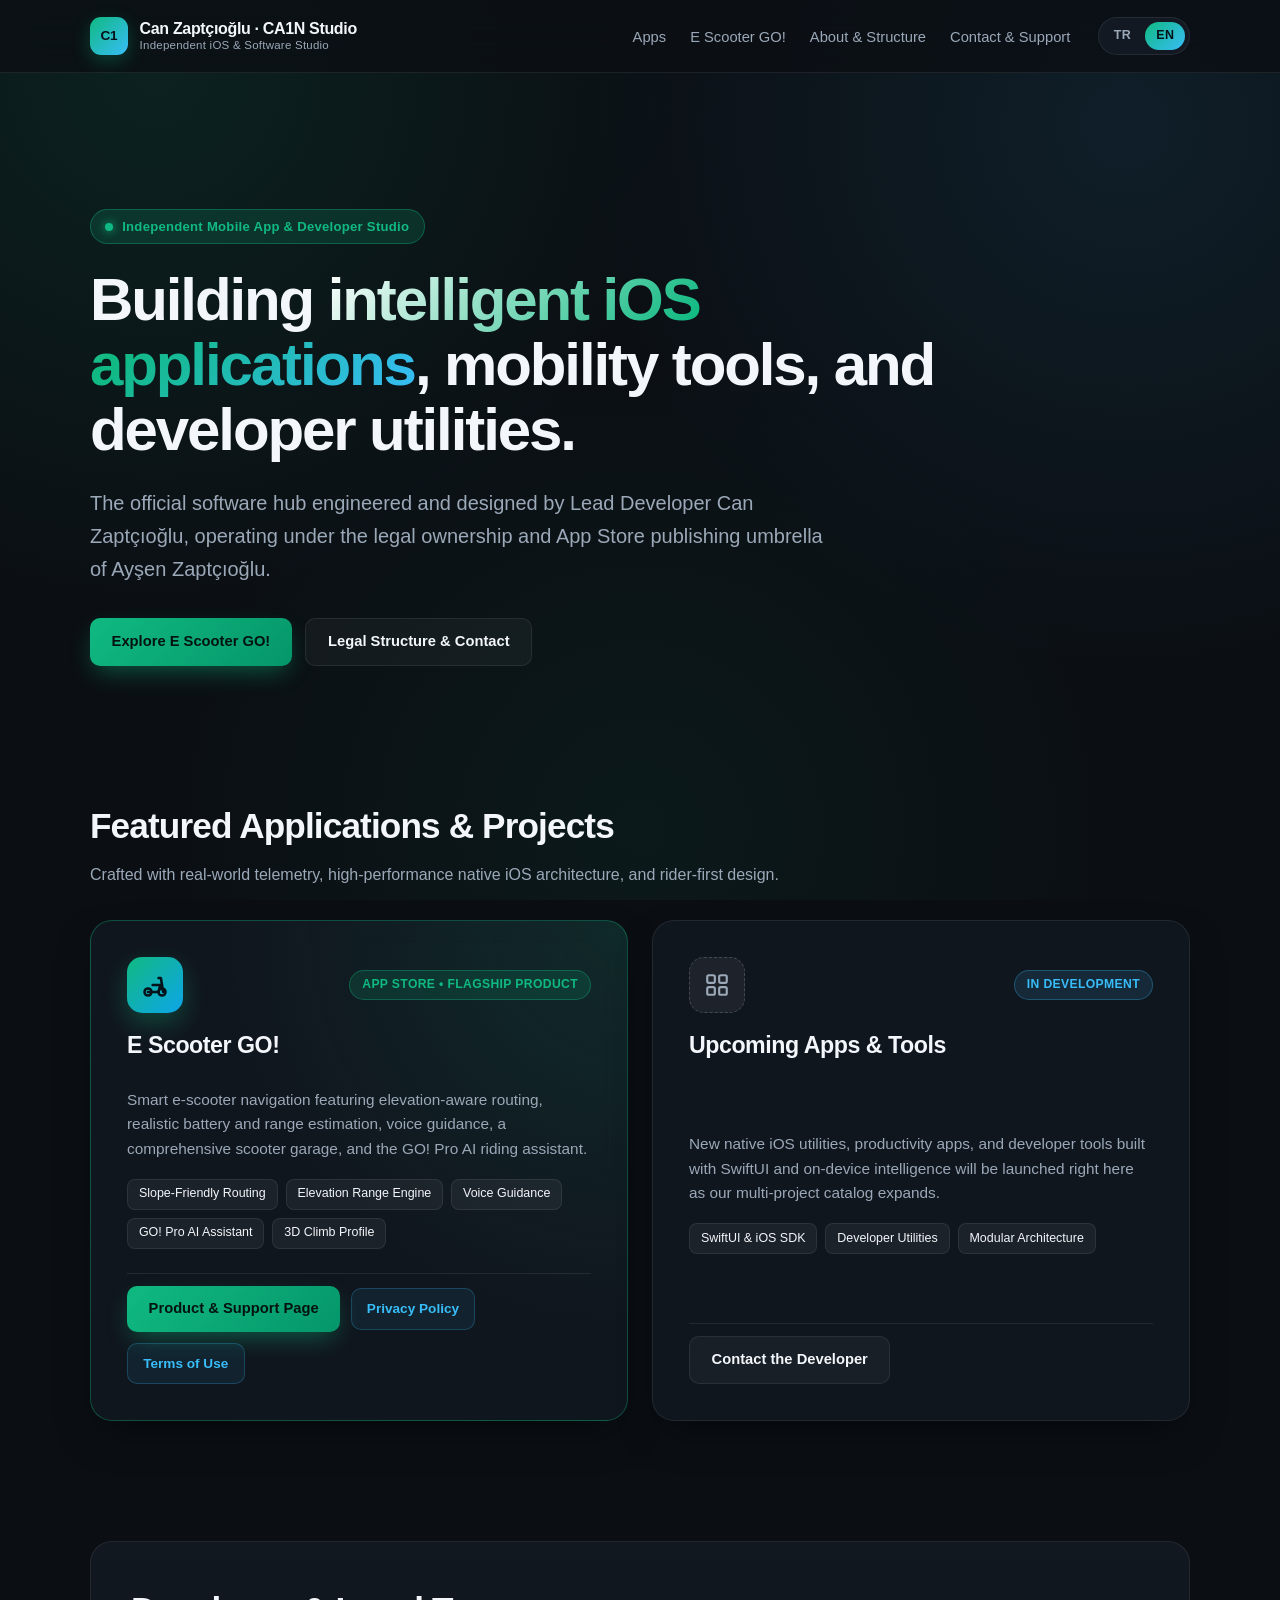
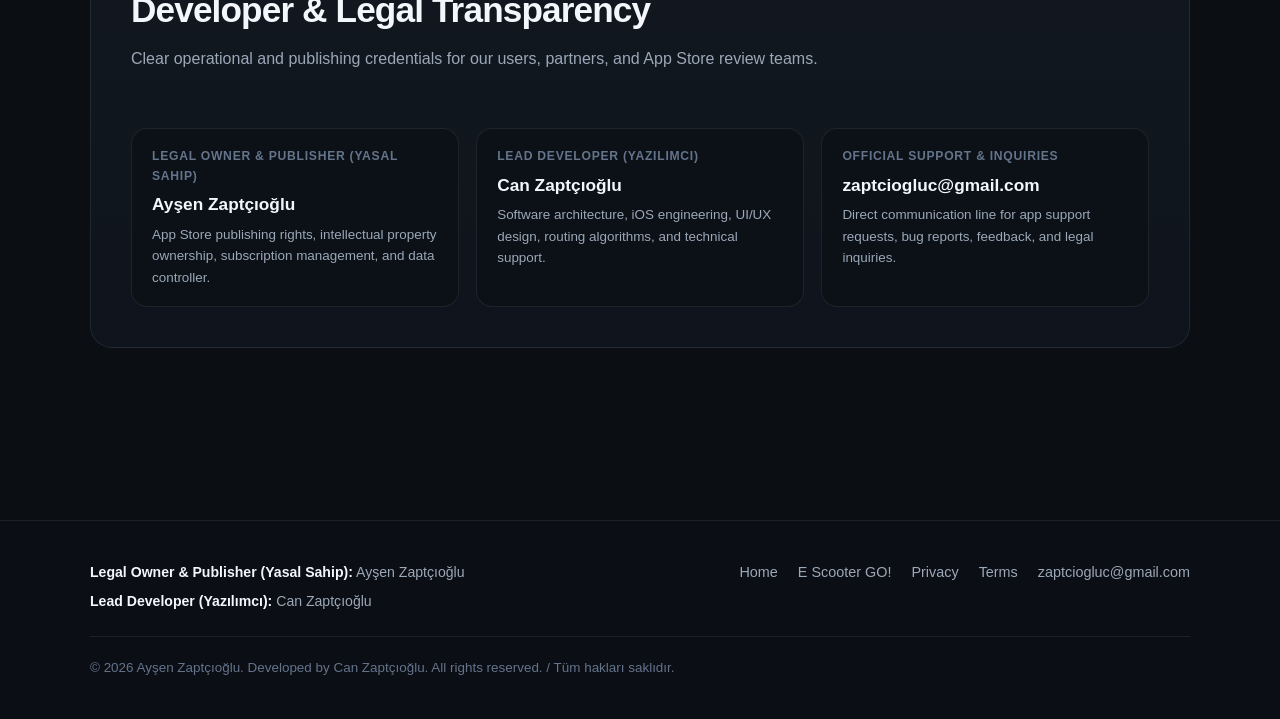
==== commit ae76e6fb: "redid evertyhing" ====
--- a/index.html
+++ b/index.html
@@ -1,47 +1,197 @@
 <!DOCTYPE html>
-<html lang="en">
+<html lang="tr" data-i18n-title="meta.title.home">
 <head>
-    <meta charset="UTF-8">
-    <meta name="viewport" content="width=device-width, initial-scale=1.0">
-    <title>XC — Thoughtfully built software.</title>
-    <link rel="stylesheet" href="css/style.css">
+  <meta charset="UTF-8">
+  <meta name="viewport" content="width=device-width, initial-scale=1.0">
+  <meta name="description" content="Can Zaptçıoğlu | CA1N Studio — Independent iOS App & Software Studio. Legal Owner & Publisher: Ayşen Zaptçıoğlu. Home of E Scooter GO!">
+  <title>Can Zaptçıoğlu | CA1N Studio — iOS Uygulama & Yazılım Stüdyosu</title>
+  <link rel="stylesheet" href="/assets/style.css">
+  <script src="/assets/i18n.js" defer></script>
 </head>
 <body>
-    <header>
-        <div class="brand">XC</div>
-        <nav>
-            <ul>
-                <li><a href="index.html">Home</a></li>
-                <li><a href="support/">Support</a></li>
+  <header class="site-header">
+    <div class="header-inner">
+      <a href="/" class="brand-link" aria-current="page">
+        <span class="brand-mark" aria-hidden="true">C1</span>
+        <span class="brand-text">
+          <span class="brand-title">Can Zaptçıoğlu · CA1N Studio</span>
+          <span class="brand-subtitle" data-i18n="nav.brand.subtitle">Bağımsız iOS & Yazılım Stüdyosu</span>
+        </span>
+      </a>
+
+      <div class="nav-group">
+        <nav aria-label="Primary Navigation">
+          <ul class="nav-links">
+            <li><a href="#apps" data-i18n="nav.apps">Uygulamalar</a></li>
+            <li><a href="/e-scooter-go/" data-i18n="nav.scooter">E Scooter GO!</a></li>
+            <li><a href="#about" data-i18n="nav.about">Hakkımda & Yapı</a></li>
+            <li><a href="#contact" data-i18n="nav.contact">İletişim & Destek</a></li>
+          </ul>
+        </nav>
+
+        <div class="lang-switch" role="group" aria-label="Language Switcher">
+          <button type="button" class="lang-btn" data-lang="tr" aria-pressed="true">TR</button>
+          <button type="button" class="lang-btn" data-lang="en" aria-pressed="false">EN</button>
+        </div>
+      </div>
+    </div>
+  </header>
+
+  <main>
+    <section class="hero" aria-labelledby="hero-heading">
+      <div class="eyebrow-badge">
+        <span class="pulse-dot" aria-hidden="true"></span>
+        <span data-i18n="home.hero.badge">Bağımsız Mobil Uygulama & Geliştirici Stüdyosu</span>
+      </div>
+
+      <h1 id="hero-heading" data-i18n-html="home.hero.title">
+        Günlük hayatı hızlandıran <span class="text-gradient">akıllı iOS uygulamaları</span> ve mühendislik araçları.
+      </h1>
+
+      <p class="hero-lead" data-i18n="home.hero.lead">
+        Yazılım mühendisliği ve ürün tasarımı Can Zaptçıoğlu tarafından geliştirilen, yasal sahipliği ve App Store yayıncılık hakları Ayşen Zaptçıoğlu çatısı altında yürütülen resmi uygulama merkezi.
+      </p>
+
+      <div class="hero-actions">
+        <a href="/e-scooter-go/" class="btn btn-primary" data-i18n="home.hero.cta_primary">E Scooter GO! Uygulamasını İncele</a>
+        <a href="#about" class="btn btn-secondary" data-i18n="home.hero.cta_secondary">Yasal Yapı & İletişim</a>
+      </div>
+    </section>
+
+    <section id="apps" class="section-block" aria-labelledby="apps-heading">
+      <div class="section-header">
+        <h2 id="apps-heading" data-i18n="home.apps.title">Öne Çıkan Uygulamalar & Projeler</h2>
+        <p data-i18n="home.apps.subtitle">Gerçek dünya verileri, yüksek performanslı yerel iOS mimarisi ve kullanıcı odaklı tasarımla geliştirilen ürünler.</p>
+      </div>
+
+      <div class="cards-grid">
+        <!-- Flagship App Card: E Scooter GO! -->
+        <article class="card flagship">
+          <header>
+            <div class="card-top-row">
+              <span class="app-icon-badge" aria-hidden="true">
+                <svg width="28" height="28" viewBox="0 0 24 24" fill="none" stroke="currentColor" stroke-width="2.2" stroke-linecap="round" stroke-linejoin="round" aria-hidden="true">
+                  <circle cx="6" cy="18" r="3"></circle>
+                  <circle cx="18" cy="18" r="3"></circle>
+                  <path d="M15 6h2l2 12"></path>
+                  <path d="M6 18h9l1.5-6H10"></path>
+                </svg>
+              </span>
+              <span class="status-pill" data-i18n="home.card1.status">App Store • Aktif Ürün</span>
+            </div>
+            <h3>
+              <a href="/e-scooter-go/" data-i18n="home.card1.title">E Scooter GO!</a>
+            </h3>
+          </header>
+
+          <div class="card-content">
+            <p data-i18n="home.card1.desc">
+              Elektrikli scooter sürücüleri için eğim duyarlı akıllı navigasyon, gerçekçi batarya ve menzil tahmini, Türkçe sesli yönlendirme, kapsamlı scooter garajı ve GO! Pro yapay zeka sürüş asistanı.
+            </p>
+            <ul class="feature-tags" aria-label="E Scooter GO! Highlights">
+              <li class="tag" data-i18n="home.card1.tag1">Eğim Duyarlı Rota</li>
+              <li class="tag" data-i18n="home.card1.tag2">Gerçekçi Menzil Tahmini</li>
+              <li class="tag" data-i18n="home.card1.tag3">Türkçe Sesli Rehber</li>
+              <li class="tag" data-i18n="home.card1.tag4">GO! Pro AI Asistan</li>
+              <li class="tag" data-i18n="home.card1.tag5">3D Yükseklik Profili</li>
             </ul>
+          </div>
+
+          <footer>
+            <a href="/e-scooter-go/" class="btn btn-primary" data-i18n="home.card1.btn_app">Uygulama Sayfası</a>
+            <a href="/e-scooter-go/privacy/" class="btn btn-ghost" data-i18n="home.card1.btn_privacy">Gizlilik Politikası</a>
+            <a href="/e-scooter-go/terms/" class="btn btn-ghost" data-i18n="home.card1.btn_terms">Kullanım Koşulları</a>
+          </footer>
+        </article>
+
+        <!-- Upcoming Projects Card -->
+        <article class="card">
+          <header>
+            <div class="card-top-row">
+              <span class="app-icon-badge muted" aria-hidden="true">
+                <svg width="26" height="26" viewBox="0 0 24 24" fill="none" stroke="currentColor" stroke-width="2" stroke-linecap="round" stroke-linejoin="round" aria-hidden="true">
+                  <rect x="3" y="3" width="7" height="7" rx="1.5"></rect>
+                  <rect x="14" y="3" width="7" height="7" rx="1.5"></rect>
+                  <rect x="14" y="14" width="7" height="7" rx="1.5"></rect>
+                  <rect x="3" y="14" width="7" height="7" rx="1.5"></rect>
+                </svg>
+              </span>
+              <span class="status-pill upcoming" data-i18n="home.card2.status">Geliştirme Aşamasında</span>
+            </div>
+            <h3 data-i18n="home.card2.title">Yakında Yeni Projeler</h3>
+          </header>
+
+          <div class="card-content">
+            <p data-i18n="home.card2.desc">
+              SwiftUI, yerel cihaz içi zeka ve modern mobil teknolojilerle inşa edilen yeni iOS yardımcı araçları, üretkenlik uygulamaları ve geliştirici çözümleri çok yakında bu merkezde yer alacak.
+            </p>
+            <ul class="feature-tags" aria-label="Upcoming Project Technologies">
+              <li class="tag" data-i18n="home.card2.tag1">SwiftUI & iOS SDK</li>
+              <li class="tag" data-i18n="home.card2.tag2">Geliştirici Araçları</li>
+              <li class="tag" data-i18n="home.card2.tag3">Modüler Mimari</li>
+            </ul>
+          </div>
+
+          <footer>
+            <a href="mailto:zaptciogluc@gmail.com" class="btn btn-secondary" data-i18n="home.card2.btn_contact">Geliştiriciyle İletişime Geç</a>
+          </footer>
+        </article>
+      </div>
+    </section>
+
+    <section id="about" class="section-block" aria-labelledby="about-heading">
+      <div class="transparency-panel">
+        <div class="section-header">
+          <h2 id="about-heading" data-i18n="home.about.title">Geliştirici & Yasal Şeffaflık Yapısı</h2>
+          <p data-i18n="home.about.subtitle">Kullanıcılarımız ve App Store inceleme ekipleri için resmi sahiplik, geliştirme ve yayıncılık bilgileri.</p>
+        </div>
+
+        <div id="contact" class="credentials-grid">
+          <div class="credential-item">
+            <span class="credential-label" data-i18n="home.about.owner_label">Yasal Sahip & Yayıncı (Legal Owner)</span>
+            <span class="credential-value" data-i18n="home.about.owner_value">Ayşen Zaptçıoğlu</span>
+            <span class="credential-note" data-i18n="home.about.owner_note">App Store yayıncılık hakları, fikri mülkiyet, abonelik yönetimi ve veri sorumlusu unvanı.</span>
+          </div>
+
+          <div class="credential-item">
+            <span class="credential-label" data-i18n="home.about.dev_label">Baş Yazılımcı (Lead Developer)</span>
+            <span class="credential-value" data-i18n="home.about.dev_value">Can Zaptçıoğlu</span>
+            <span class="credential-note" data-i18n="home.about.dev_note">Yazılım mimarisi, iOS mühendisliği, UI/UX tasarımı, algoritma geliştirme ve teknik destek.</span>
+          </div>
+
+          <div class="credential-item">
+            <span class="credential-label" data-i18n="home.about.support_label">Resmi Destek & İletişim</span>
+            <a href="mailto:zaptciogluc@gmail.com" class="credential-value" data-i18n="home.about.support_value">zaptciogluc@gmail.com</a>
+            <span class="credential-note" data-i18n="home.about.support_note">Tüm uygulama destek talepleri, geri bildirimler ve yasal bildirimler için doğrudan iletişim hattı.</span>
+          </div>
+        </div>
+      </div>
+    </section>
+  </main>
+
+  <footer class="site-footer">
+    <div class="footer-inner">
+      <div class="footer-top">
+        <div class="footer-credits">
+          <p data-i18n-html="footer.owner_line"><strong>Yasal Sahip & Yayıncı (Legal Owner):</strong> Ayşen Zaptçıoğlu</p>
+          <p data-i18n-html="footer.dev_line"><strong>Baş Yazılımcı (Lead Developer):</strong> Can Zaptçıoğlu</p>
+        </div>
+
+        <nav aria-label="Footer Links">
+          <ul class="footer-links">
+            <li><a href="/" data-i18n="nav.home">Ana Sayfa</a></li>
+            <li><a href="/e-scooter-go/" data-i18n="nav.scooter">E Scooter GO!</a></li>
+            <li><a href="/e-scooter-go/privacy/" data-i18n="nav.privacy">Gizlilik</a></li>
+            <li><a href="/e-scooter-go/terms/" data-i18n="nav.terms">Koşullar</a></li>
+            <li><a href="mailto:zaptciogluc@gmail.com">zaptciogluc@gmail.com</a></li>
+          </ul>
         </nav>
-    </header>
+      </div>
 
-    <main>
-        <section class="hero">
-            <h1>Thoughtfully built software.</h1>
-            <p>Simple, powerful apps designed for Apple platforms.</p>
-        </section>
-
-        <section class="app-grid">
-            
-        <div class="app-card">
-            <div class="app-icon">F</div>
-            <h3>FocusFlow</h3>
-            <p>A beautifully crafted iOS application.</p>
-            <a href="apps/focusflow/" class="btn">View App</a>
-        </div>
-    
-        </section>
-    </main>
-
-    <footer>
-        <div class="footer-links">
-            <a href="support/">Support</a>
-            <a href="privacy/">Privacy Policy</a>
-            <a href="terms/">Terms of Use</a>
-        </div>
-        <p>&copy; 2026 XC. All rights reserved.</p>
-    </footer>
+      <div class="footer-bottom">
+        <p data-i18n="footer.copyright">© 2026 Ayşen Zaptçıoğlu. Developed by Can Zaptçıoğlu. All rights reserved. / Tüm hakları saklıdır.</p>
+      </div>
+    </div>
+  </footer>
 </body>
-</html>+</html>
--- a/assets/style.css
+++ b/assets/style.css
@@ -0,0 +1,810 @@
+@layer reset, base, theme, components, utilities;
+
+@layer reset {
+  html, body, div, span, header, nav, main, section, article, aside, footer,
+  h1, h2, h3, h4, p, ul, ol, li, dl, dt, dd, figure, figcaption, blockquote,
+  details, summary, a, button {
+    box-sizing: border-box;
+    margin: 0;
+    padding: 0;
+  }
+
+  ul, ol {
+    list-style: none;
+  }
+
+  button {
+    font: inherit;
+    color: inherit;
+    background: transparent;
+    border: none;
+    cursor: pointer;
+  }
+
+  a {
+    color: inherit;
+    text-decoration: none;
+  }
+}
+
+@layer theme {
+  :root {
+    color-scheme: dark;
+    --bg-obsidian: #0B0F14;
+    --bg-elevated: #0F151D;
+    --card-bg: rgba(19, 25, 34, 0.78);
+    --card-bg-solid: #131922;
+    --card-bg-hover: rgba(24, 32, 44, 0.92);
+    --border-subtle: rgba(255, 255, 255, 0.08);
+    --border-highlight: rgba(16, 185, 129, 0.35);
+    --border-sky: rgba(56, 189, 248, 0.35);
+    --text-primary: #F3F6FA;
+    --text-secondary: #9BA8B8;
+    --text-muted: #64748B;
+    --accent-emerald: #10B981;
+    --accent-emerald-hover: #059669;
+    --accent-emerald-glow: rgba(16, 185, 129, 0.16);
+    --accent-sky: #38BDF8;
+    --accent-sky-glow: rgba(56, 189, 248, 0.14);
+    --accent-amber: #F59E0B;
+    --font-sans: -apple-system, BlinkMacSystemFont, "SF Pro Display", "SF Pro Text", "Inter", "Segoe UI", Roboto, Helvetica, Arial, sans-serif;
+    --font-mono: "SF Mono", ui-monospace, SFMono-Regular, Menlo, Monaco, Consolas, monospace;
+    --radius-sm: 10px;
+    --radius-md: 16px;
+    --radius-lg: 22px;
+    --radius-pill: 999px;
+    --shadow-card: 0 18px 40px -12px rgba(0, 0, 0, 0.55);
+    --max-width: 1180px;
+  }
+}
+
+@layer base {
+  html {
+    background-color: var(--bg-obsidian);
+    color: var(--text-primary);
+    font-family: var(--font-sans);
+    line-height: 1.6;
+    scroll-behavior: smooth;
+    -webkit-font-smoothing: antialiased;
+  }
+
+  body {
+    min-block-size: 100dvh;
+    display: flex;
+    flex-direction: column;
+    background-color: var(--bg-obsidian);
+    background-image:
+      radial-gradient(circle at 12% 8%, rgba(16, 185, 129, 0.11), transparent 38%),
+      radial-gradient(circle at 88% 14%, rgba(56, 189, 248, 0.09), transparent 40%),
+      radial-gradient(circle at 50% 92%, rgba(16, 185, 129, 0.06), transparent 45%);
+    background-attachment: fixed;
+  }
+
+  main {
+    flex: 1;
+    inline-size: 100%;
+    max-inline-size: var(--max-width);
+    margin-inline: auto;
+    padding-inline: clamp(1.25rem, 4vw, 2.5rem);
+    padding-block: clamp(2rem, 5vw, 4rem);
+  }
+
+  :focus-visible {
+    outline: 2px solid var(--accent-sky);
+    outline-offset: 3px;
+  }
+}
+
+@layer components {
+  /* Top Navigation Bar */
+  .site-header {
+    position: sticky;
+    inset-block-start: 0;
+    z-index: 100;
+    background: rgba(11, 15, 20, 0.82);
+    backdrop-filter: blur(18px);
+    -webkit-backdrop-filter: blur(18px);
+    border-block-end: 1px solid var(--border-subtle);
+  }
+
+  .header-inner {
+    max-inline-size: var(--max-width);
+    margin-inline: auto;
+    padding-inline: clamp(1.25rem, 4vw, 2.5rem);
+    min-block-size: 4.5rem;
+    display: flex;
+    align-items: center;
+    justify-content: space-between;
+    gap: 1.25rem;
+    flex-wrap: wrap;
+  }
+
+  .brand-link {
+    display: inline-flex;
+    align-items: center;
+    gap: 0.75rem;
+    font-weight: 700;
+    font-size: 1.05rem;
+    letter-spacing: -0.02em;
+    color: var(--text-primary);
+  }
+
+  .brand-mark {
+    inline-size: 2.35rem;
+    block-size: 2.35rem;
+    border-radius: 11px;
+    background: linear-gradient(135deg, var(--accent-emerald) 0%, var(--accent-sky) 100%);
+    display: inline-flex;
+    align-items: center;
+    justify-content: center;
+    color: #061017;
+    font-weight: 800;
+    font-size: 0.85rem;
+    letter-spacing: -0.03em;
+    box-shadow: 0 6px 18px rgba(16, 185, 129, 0.28);
+    flex-shrink: 0;
+  }
+
+  .brand-text {
+    display: flex;
+    flex-direction: column;
+    line-height: 1.15;
+  }
+
+  .brand-title {
+    font-weight: 700;
+    font-size: 1rem;
+  }
+
+  .brand-subtitle {
+    font-size: 0.72rem;
+    font-weight: 500;
+    color: var(--text-secondary);
+    letter-spacing: 0.02em;
+  }
+
+  .nav-group {
+    display: flex;
+    align-items: center;
+    gap: clamp(0.75rem, 2.5vw, 1.75rem);
+    flex-wrap: wrap;
+  }
+
+  .nav-links {
+    display: flex;
+    align-items: center;
+    gap: clamp(0.75rem, 2vw, 1.5rem);
+    flex-wrap: wrap;
+  }
+
+  .nav-links a {
+    font-size: 0.92rem;
+    font-weight: 500;
+    color: var(--text-secondary);
+    padding-block: 0.35rem;
+    transition: color 0.2s ease;
+  }
+
+  .nav-links a:where(:hover, [aria-current="page"]) {
+    color: var(--text-primary);
+  }
+
+  /* Language Toggle Button */
+  .lang-switch {
+    display: inline-flex;
+    align-items: center;
+    background: var(--card-bg-solid);
+    border: 1px solid var(--border-subtle);
+    border-radius: var(--radius-pill);
+    padding: 0.22rem;
+    gap: 0.2rem;
+  }
+
+  .lang-btn {
+    padding: 0.28rem 0.68rem;
+    border-radius: var(--radius-pill);
+    font-size: 0.78rem;
+    font-weight: 700;
+    letter-spacing: 0.04em;
+    color: var(--text-secondary);
+    transition: background-color 0.2s ease, color 0.2s ease;
+  }
+
+  .lang-btn[aria-pressed="true"] {
+    background: linear-gradient(135deg, var(--accent-emerald), var(--accent-sky));
+    color: #041016;
+  }
+
+  .lang-btn:hover:not([aria-pressed="true"]) {
+    color: var(--text-primary);
+  }
+
+  /* Hero Section */
+  .hero {
+    padding-block: clamp(2.5rem, 6vw, 4.5rem);
+    display: grid;
+    gap: 1.5rem;
+    max-inline-size: 54rem;
+  }
+
+  .eyebrow-badge {
+    display: inline-flex;
+    align-items: center;
+    gap: 0.55rem;
+    inline-size: fit-content;
+    padding: 0.38rem 0.9rem;
+    border-radius: var(--radius-pill);
+    background: var(--accent-emerald-glow);
+    border: 1px solid var(--border-highlight);
+    color: var(--accent-emerald);
+    font-size: 0.82rem;
+    font-weight: 600;
+    letter-spacing: 0.02em;
+  }
+
+  .eyebrow-badge.sky {
+    background: var(--accent-sky-glow);
+    border-color: var(--border-sky);
+    color: var(--accent-sky);
+  }
+
+  .pulse-dot {
+    inline-size: 0.5rem;
+    block-size: 0.5rem;
+    border-radius: 50%;
+    background-color: currentColor;
+    box-shadow: 0 0 10px currentColor;
+  }
+
+  .hero h1 {
+    font-size: clamp(2.25rem, 5vw, 3.75rem);
+    font-weight: 800;
+    line-height: 1.08;
+    letter-spacing: -0.035em;
+    color: var(--text-primary);
+  }
+
+  .text-gradient {
+    background: linear-gradient(135deg, #FFFFFF 0%, var(--accent-emerald) 55%, var(--accent-sky) 100%);
+    -webkit-background-clip: text;
+    background-clip: text;
+    color: transparent;
+  }
+
+  .hero-lead {
+    font-size: clamp(1.05rem, 2vw, 1.25rem);
+    color: var(--text-secondary);
+    max-inline-size: 46rem;
+    line-height: 1.65;
+  }
+
+  .hero-actions {
+    display: flex;
+    flex-wrap: wrap;
+    gap: 0.85rem;
+    padding-block-start: 0.5rem;
+  }
+
+  /* Buttons */
+  .btn {
+    display: inline-flex;
+    align-items: center;
+    justify-content: center;
+    gap: 0.5rem;
+    padding: 0.72rem 1.35rem;
+    border-radius: var(--radius-sm);
+    font-size: 0.92rem;
+    font-weight: 600;
+    transition: transform 0.18s ease, background-color 0.18s ease, border-color 0.18s ease, box-shadow 0.18s ease;
+  }
+
+  .btn-primary {
+    background: linear-gradient(135deg, var(--accent-emerald) 0%, #059669 100%);
+    color: #04130E;
+    font-weight: 700;
+    box-shadow: 0 10px 24px -6px rgba(16, 185, 129, 0.45);
+  }
+
+  .btn-primary:hover {
+    transform: translateY(-1px);
+    box-shadow: 0 14px 28px -6px rgba(16, 185, 129, 0.6);
+  }
+
+  .btn-secondary {
+    background: rgba(255, 255, 255, 0.04);
+    border: 1px solid var(--border-subtle);
+    color: var(--text-primary);
+  }
+
+  .btn-secondary:hover {
+    background: rgba(255, 255, 255, 0.08);
+    border-color: rgba(255, 255, 255, 0.2);
+  }
+
+  .btn-ghost {
+    padding: 0.55rem 0.95rem;
+    font-size: 0.85rem;
+    background: rgba(56, 189, 248, 0.08);
+    border: 1px solid rgba(56, 189, 248, 0.24);
+    color: var(--accent-sky);
+    border-radius: var(--radius-sm);
+  }
+
+  .btn-ghost:hover {
+    background: rgba(56, 189, 248, 0.15);
+  }
+
+  /* Section Headings */
+  .section-block {
+    padding-block: clamp(2.25rem, 5vw, 3.75rem);
+  }
+
+  .section-header {
+    display: flex;
+    flex-direction: column;
+    gap: 0.5rem;
+    margin-block-end: 2rem;
+  }
+
+  .section-header h2 {
+    font-size: clamp(1.55rem, 3vw, 2.2rem);
+    font-weight: 750;
+    letter-spacing: -0.025em;
+  }
+
+  .section-header p {
+    color: var(--text-secondary);
+    max-inline-size: 44rem;
+    font-size: 1rem;
+  }
+
+  /* Responsive Card Grid & Container Query Cards */
+  .cards-grid {
+    display: grid;
+    grid-template-columns: repeat(auto-fit, minmax(min(100%, 340px), 1fr));
+    gap: 1.5rem;
+  }
+
+  .card {
+    container-type: inline-size;
+    background: var(--card-bg);
+    backdrop-filter: blur(14px);
+    -webkit-backdrop-filter: blur(14px);
+    border: 1px solid var(--border-subtle);
+    border-radius: var(--radius-lg);
+    padding: clamp(1.5rem, 3vw, 2.25rem);
+    box-shadow: var(--shadow-card);
+    display: flex;
+    flex-direction: column;
+    justify-content: space-between;
+    gap: 1.5rem;
+    transition: border-color 0.25s ease, transform 0.25s ease;
+  }
+
+  .card:hover {
+    border-color: rgba(255, 255, 255, 0.16);
+  }
+
+  .card.flagship {
+    border-color: var(--border-highlight);
+    background:
+      radial-gradient(circle at 100% 0%, rgba(16, 185, 129, 0.12), transparent 55%),
+      var(--card-bg);
+  }
+
+  .card.pro-card {
+    border-color: var(--border-sky);
+    background:
+      radial-gradient(circle at 100% 0%, rgba(56, 189, 248, 0.14), transparent 55%),
+      var(--card-bg);
+  }
+
+  .card header {
+    display: flex;
+    flex-direction: column;
+    gap: 0.85rem;
+  }
+
+  .card-top-row {
+    display: flex;
+    align-items: center;
+    justify-content: space-between;
+    gap: 1rem;
+    flex-wrap: wrap;
+  }
+
+  .app-icon-badge {
+    inline-size: 3.5rem;
+    block-size: 3.5rem;
+    border-radius: 15px;
+    background: linear-gradient(135deg, #10B981 0%, #0EA5E9 100%);
+    display: inline-flex;
+    align-items: center;
+    justify-content: center;
+    color: #04121A;
+    box-shadow: 0 10px 24px rgba(16, 185, 129, 0.3);
+    flex-shrink: 0;
+  }
+
+  .app-icon-badge.muted {
+    background: rgba(255, 255, 255, 0.06);
+    border: 1px dashed rgba(255, 255, 255, 0.18);
+    color: var(--text-secondary);
+    box-shadow: none;
+  }
+
+  .status-pill {
+    display: inline-flex;
+    align-items: center;
+    gap: 0.4rem;
+    padding: 0.28rem 0.75rem;
+    border-radius: var(--radius-pill);
+    font-size: 0.76rem;
+    font-weight: 700;
+    letter-spacing: 0.03em;
+    text-transform: uppercase;
+    background: rgba(16, 185, 129, 0.15);
+    color: var(--accent-emerald);
+    border: 1px solid rgba(16, 185, 129, 0.35);
+  }
+
+  .status-pill.upcoming {
+    background: rgba(56, 189, 248, 0.12);
+    color: var(--accent-sky);
+    border-color: rgba(56, 189, 248, 0.3);
+  }
+
+  .card h3 {
+    font-size: 1.45rem;
+    font-weight: 750;
+    letter-spacing: -0.02em;
+    color: var(--text-primary);
+  }
+
+  .card-content {
+    display: flex;
+    flex-direction: column;
+    gap: 1.1rem;
+    color: var(--text-secondary);
+    font-size: 0.96rem;
+  }
+
+  .feature-tags {
+    display: flex;
+    flex-wrap: wrap;
+    gap: 0.5rem;
+  }
+
+  .tag {
+    padding: 0.28rem 0.68rem;
+    border-radius: 8px;
+    background: rgba(255, 255, 255, 0.05);
+    border: 1px solid var(--border-subtle);
+    font-size: 0.78rem;
+    font-weight: 500;
+    color: var(--text-primary);
+  }
+
+  .card footer {
+    display: flex;
+    flex-wrap: wrap;
+    align-items: center;
+    gap: 0.65rem;
+    padding-block-start: 0.75rem;
+    border-block-start: 1px solid var(--border-subtle);
+  }
+
+  @container (min-width: 520px) {
+    .card footer {
+      justify-content: flex-start;
+    }
+  }
+
+  /* Feature Lists inside Cards */
+  .feature-list {
+    display: grid;
+    gap: 0.75rem;
+  }
+
+  .feature-list li {
+    display: flex;
+    align-items: flex-start;
+    gap: 0.65rem;
+    font-size: 0.94rem;
+    color: var(--text-secondary);
+  }
+
+  .feature-list li strong {
+    color: var(--text-primary);
+    font-weight: 600;
+  }
+
+  .check-icon {
+    color: var(--accent-emerald);
+    flex-shrink: 0;
+    margin-block-start: 0.2rem;
+  }
+
+  .sky-icon {
+    color: var(--accent-sky);
+    flex-shrink: 0;
+    margin-block-start: 0.2rem;
+  }
+
+  /* Ownership & Transparency Panel */
+  .transparency-panel {
+    background: linear-gradient(180deg, rgba(19, 25, 34, 0.9) 0%, rgba(15, 21, 29, 0.95) 100%);
+    border: 1px solid var(--border-subtle);
+    border-radius: var(--radius-lg);
+    padding: clamp(1.5rem, 3.5vw, 2.5rem);
+    display: grid;
+    gap: 1.5rem;
+  }
+
+  .credentials-grid {
+    display: grid;
+    grid-template-columns: repeat(auto-fit, minmax(min(100%, 240px), 1fr));
+    gap: 1.1rem;
+  }
+
+  .credential-item {
+    background: rgba(11, 15, 20, 0.65);
+    border: 1px solid var(--border-subtle);
+    border-radius: var(--radius-md);
+    padding: 1.15rem 1.25rem;
+    display: flex;
+    flex-direction: column;
+    gap: 0.3rem;
+  }
+
+  .credential-label {
+    font-size: 0.76rem;
+    text-transform: uppercase;
+    letter-spacing: 0.06em;
+    color: var(--text-muted);
+    font-weight: 700;
+  }
+
+  .credential-value {
+    font-size: 1.08rem;
+    font-weight: 700;
+    color: var(--text-primary);
+  }
+
+  .credential-note {
+    font-size: 0.84rem;
+    color: var(--text-secondary);
+  }
+
+  /* Modern Accordion (Native <details> & ::details-content) */
+  .accordion {
+    display: grid;
+    gap: 0.85rem;
+  }
+
+  .accordion details {
+    background: var(--card-bg);
+    border: 1px solid var(--border-subtle);
+    border-radius: var(--radius-md);
+    padding-inline: 1.25rem;
+    transition: border-color 0.2s ease, background-color 0.2s ease;
+  }
+
+  .accordion details[open] {
+    border-color: var(--border-highlight);
+    background: var(--card-bg-hover);
+  }
+
+  .accordion summary {
+    list-style: none;
+    display: flex;
+    align-items: center;
+    gap: 0.75ch;
+    padding-block: 1.1rem;
+    font-weight: 650;
+    font-size: 1rem;
+    color: var(--text-primary);
+    cursor: pointer;
+    user-select: none;
+  }
+
+  .accordion summary::-webkit-details-marker {
+    display: none;
+  }
+
+  .accordion summary::before {
+    content: "";
+    inline-size: 1.1em;
+    block-size: 1.1em;
+    flex-shrink: 0;
+    background-color: var(--accent-emerald);
+    mask: url("data:image/svg+xml,%3Csvg xmlns='http://www.w3.org/2000/svg' viewBox='0 0 24 24' fill='none' stroke='currentColor' stroke-width='2.5' stroke-linecap='round' stroke-linejoin='round'%3E%3Cpolyline points='6 9 12 15 18 9'/%3E%3C/svg%3E") no-repeat center / contain;
+    -webkit-mask: url("data:image/svg+xml,%3Csvg xmlns='http://www.w3.org/2000/svg' viewBox='0 0 24 24' fill='none' stroke='currentColor' stroke-width='2.5' stroke-linecap='round' stroke-linejoin='round'%3E%3Cpolyline points='6 9 12 15 18 9'/%3E%3C/svg%3E") no-repeat center / contain;
+    rotate: -90deg;
+  }
+
+  .accordion summary:dir(rtl)::before {
+    rotate: 90deg;
+  }
+
+  .accordion details[open] > summary::before {
+    rotate: 0deg;
+  }
+
+  @media (prefers-reduced-motion: no-preference) {
+    .accordion summary::before {
+      transition: rotate 0.2s ease;
+    }
+  }
+
+  .accordion details::details-content {
+    interpolate-size: allow-keywords;
+    overflow: clip;
+    contain: layout;
+  }
+
+  .accordion details:not([open])::details-content {
+    block-size: 0;
+  }
+
+  @media (prefers-reduced-motion: no-preference) {
+    .accordion details::details-content {
+      transition: block-size, content-visibility, display;
+      transition-duration: 0.28s;
+      transition-timing-function: ease-in-out;
+      transition-behavior: allow-discrete;
+    }
+  }
+
+  .accordion-body {
+    padding-block-end: 1.15rem;
+    padding-inline-start: 1.85ch;
+    color: var(--text-secondary);
+    font-size: 0.95rem;
+    line-height: 1.65;
+  }
+
+  /* Legal Document Container */
+  .legal-wrapper {
+    max-inline-size: 52rem;
+    margin-inline: auto;
+    display: grid;
+    gap: 1.75rem;
+  }
+
+  .legal-header h1 {
+    margin-block-start: 1rem;
+    font-size: clamp(1.85rem, 4vw, 2.75rem);
+  }
+
+  .legal-header p {
+    color: var(--text-secondary);
+    margin-block-start: 0.4rem;
+  }
+
+  .legal-card {
+    background: var(--card-bg);
+    border: 1px solid var(--border-subtle);
+    border-radius: var(--radius-lg);
+    padding: clamp(1.5rem, 4vw, 2.75rem);
+    display: grid;
+    gap: 1.5rem;
+  }
+
+  .legal-section {
+    display: grid;
+    gap: 0.65rem;
+  }
+
+  .legal-section:not(:last-child) {
+    padding-block-end: 1.4rem;
+    border-block-end: 1px solid var(--border-subtle);
+  }
+
+  .legal-section h2 {
+    font-size: 1.25rem;
+    font-weight: 700;
+    color: var(--text-primary);
+  }
+
+  .legal-section p {
+    color: var(--text-secondary);
+    font-size: 0.95rem;
+  }
+
+  .legal-list {
+    display: grid;
+    gap: 0.5rem;
+    padding-inline-start: 1.25rem;
+    list-style: disc;
+    color: var(--text-secondary);
+    font-size: 0.94rem;
+  }
+
+  .legal-list li strong {
+    color: var(--text-primary);
+  }
+
+  /* Breadcrumb navigation */
+  .breadcrumb {
+    display: inline-flex;
+    align-items: center;
+    gap: 0.5rem;
+    font-size: 0.88rem;
+    color: var(--text-secondary);
+    margin-block-end: 0.5rem;
+  }
+
+  .breadcrumb a {
+    color: var(--accent-sky);
+    font-weight: 500;
+  }
+
+  .breadcrumb a:hover {
+    text-decoration: underline;
+  }
+
+  /* Footer */
+  .site-footer {
+    border-block-start: 1px solid var(--border-subtle);
+    background: rgba(11, 15, 20, 0.92);
+    margin-block-start: 3rem;
+  }
+
+  .footer-inner {
+    max-inline-size: var(--max-width);
+    margin-inline: auto;
+    padding-inline: clamp(1.25rem, 4vw, 2.5rem);
+    padding-block: 2.5rem;
+    display: flex;
+    flex-direction: column;
+    gap: 1.5rem;
+  }
+
+  .footer-top {
+    display: flex;
+    justify-content: space-between;
+    align-items: flex-start;
+    gap: 2rem;
+    flex-wrap: wrap;
+  }
+
+  .footer-credits {
+    display: grid;
+    gap: 0.35rem;
+    font-size: 0.88rem;
+    color: var(--text-secondary);
+  }
+
+  .footer-credits strong {
+    color: var(--text-primary);
+  }
+
+  .footer-links {
+    display: flex;
+    flex-wrap: wrap;
+    gap: 1.25rem;
+    font-size: 0.9rem;
+  }
+
+  .footer-links a {
+    color: var(--text-secondary);
+    transition: color 0.2s ease;
+  }
+
+  .footer-links a:hover {
+    color: var(--accent-emerald);
+  }
+
+  .footer-bottom {
+    padding-block-start: 1.25rem;
+    border-block-start: 1px solid var(--border-subtle);
+    display: flex;
+    justify-content: space-between;
+    align-items: center;
+    flex-wrap: wrap;
+    gap: 1rem;
+    font-size: 0.84rem;
+    color: var(--text-muted);
+  }
+}
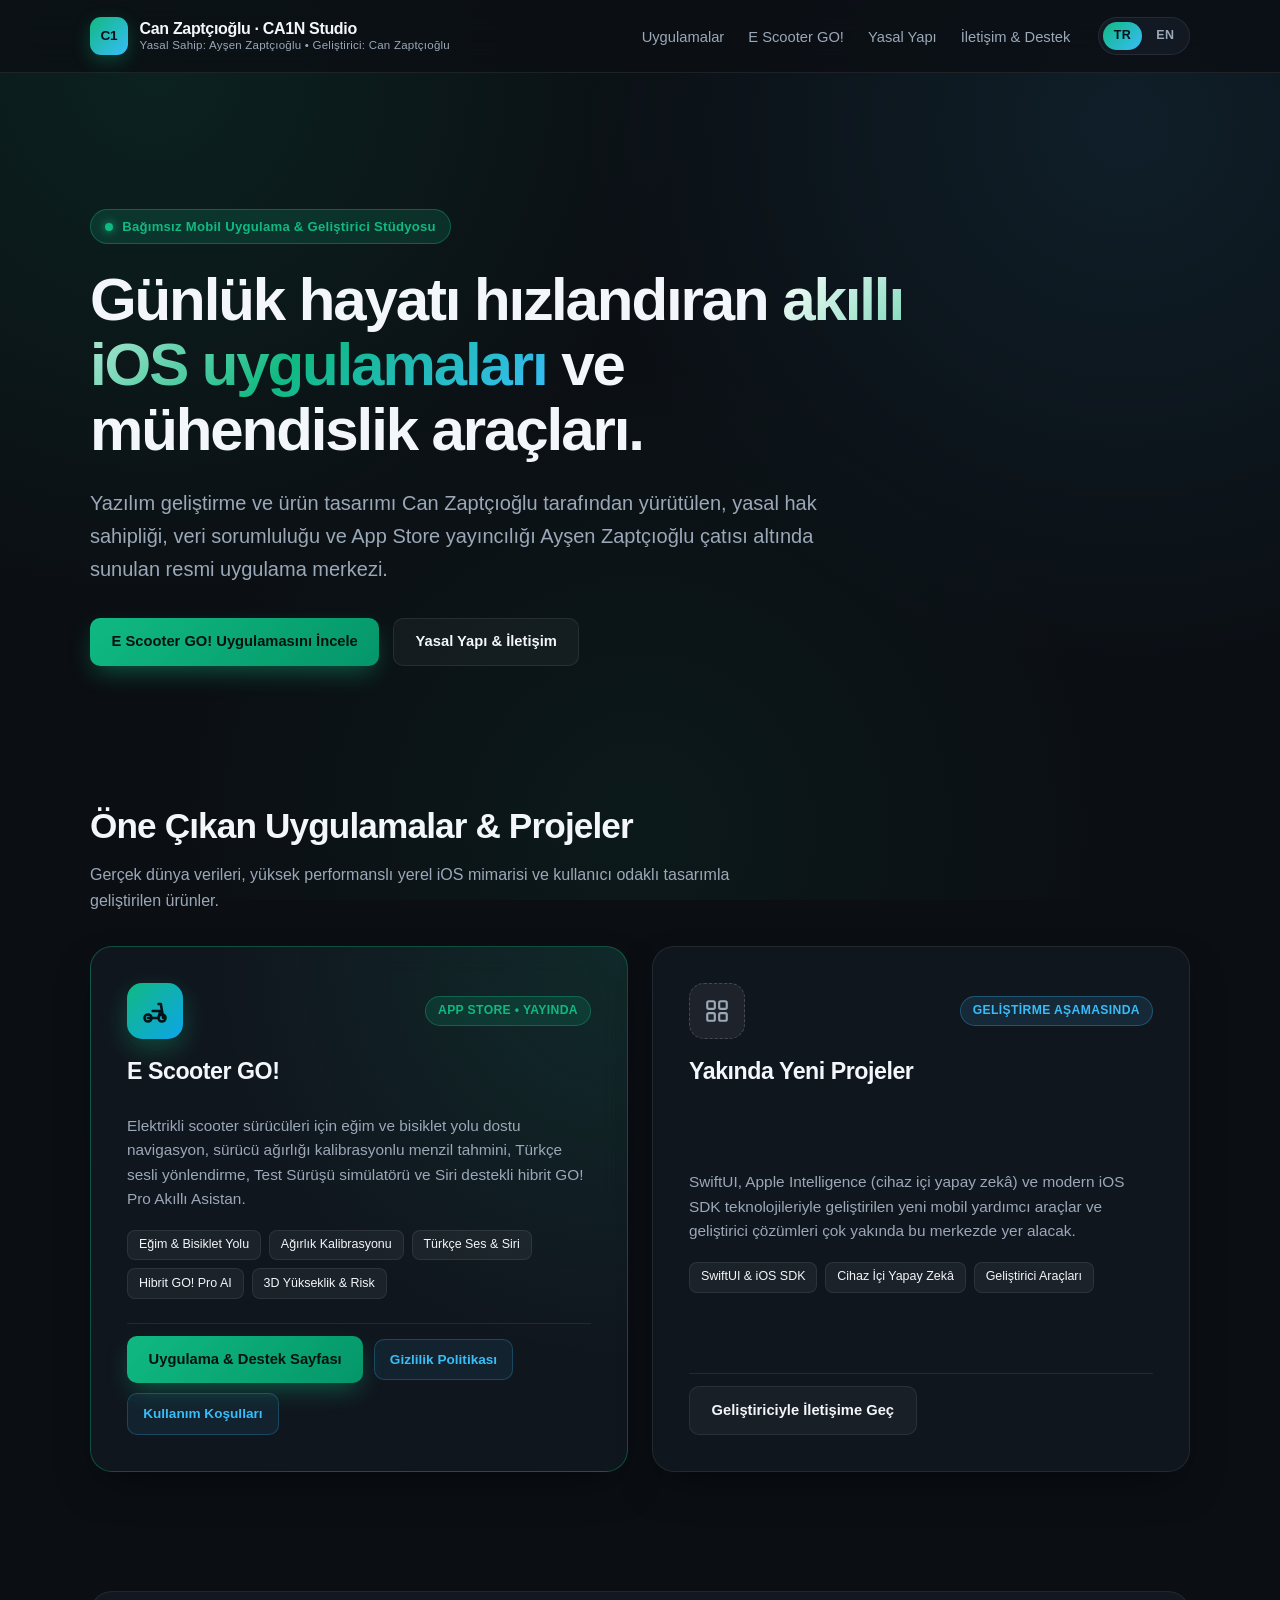
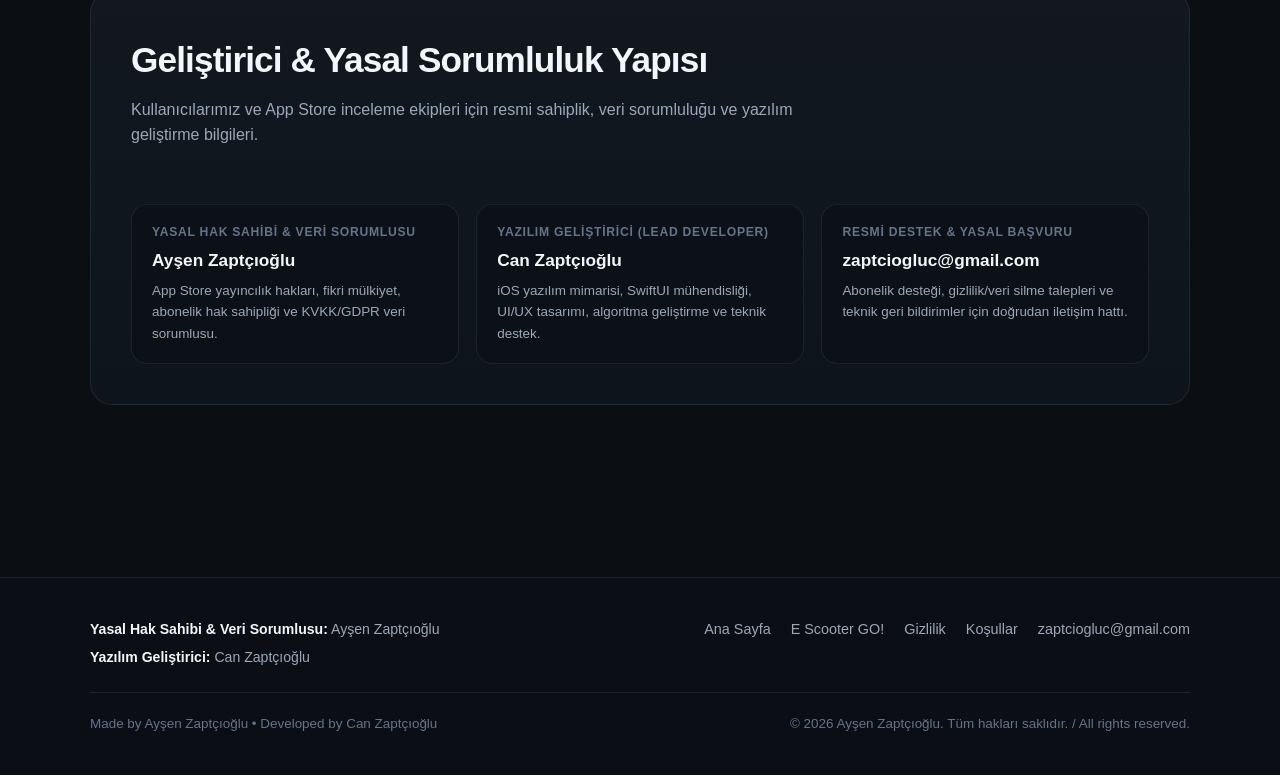
==== commit 01587c9a: "fixes" ====
--- a/index.html
+++ b/index.html
@@ -3,7 +3,7 @@
 <head>
   <meta charset="UTF-8">
   <meta name="viewport" content="width=device-width, initial-scale=1.0">
-  <meta name="description" content="Can Zaptçıoğlu | CA1N Studio — Independent iOS App & Software Studio. Legal Owner & Publisher: Ayşen Zaptçıoğlu. Home of E Scooter GO!">
+  <meta name="description" content="Can Zaptçıoğlu | CA1N Studio — Independent iOS App & Software Studio. Legal Owner & Data Controller: Ayşen Zaptçıoğlu. Home of E Scooter GO!">
   <title>Can Zaptçıoğlu | CA1N Studio — iOS Uygulama & Yazılım Stüdyosu</title>
   <link rel="stylesheet" href="/assets/style.css">
   <script src="/assets/i18n.js" defer></script>
@@ -15,7 +15,7 @@
         <span class="brand-mark" aria-hidden="true">C1</span>
         <span class="brand-text">
           <span class="brand-title">Can Zaptçıoğlu · CA1N Studio</span>
-          <span class="brand-subtitle" data-i18n="nav.brand.subtitle">Bağımsız iOS & Yazılım Stüdyosu</span>
+          <span class="brand-subtitle" data-i18n="nav.brand.subtitle">Yasal Sahip: Ayşen Zaptçıoğlu • Geliştirici: Can Zaptçıoğlu</span>
         </span>
       </a>
 
@@ -24,7 +24,7 @@
           <ul class="nav-links">
             <li><a href="#apps" data-i18n="nav.apps">Uygulamalar</a></li>
             <li><a href="/e-scooter-go/" data-i18n="nav.scooter">E Scooter GO!</a></li>
-            <li><a href="#about" data-i18n="nav.about">Hakkımda & Yapı</a></li>
+            <li><a href="#about" data-i18n="nav.about">Yasal Yapı</a></li>
             <li><a href="#contact" data-i18n="nav.contact">İletişim & Destek</a></li>
           </ul>
         </nav>
@@ -49,7 +49,7 @@
       </h1>
 
       <p class="hero-lead" data-i18n="home.hero.lead">
-        Yazılım mühendisliği ve ürün tasarımı Can Zaptçıoğlu tarafından geliştirilen, yasal sahipliği ve App Store yayıncılık hakları Ayşen Zaptçıoğlu çatısı altında yürütülen resmi uygulama merkezi.
+        Yazılım geliştirme ve ürün tasarımı Can Zaptçıoğlu tarafından yürütülen, yasal hak sahipliği, veri sorumluluğu ve App Store yayıncılığı Ayşen Zaptçıoğlu çatısı altında sunulan resmi uygulama merkezi.
       </p>
 
       <div class="hero-actions">
@@ -77,7 +77,7 @@
                   <path d="M6 18h9l1.5-6H10"></path>
                 </svg>
               </span>
-              <span class="status-pill" data-i18n="home.card1.status">App Store • Aktif Ürün</span>
+              <span class="status-pill" data-i18n="home.card1.status">App Store • Yayında</span>
             </div>
             <h3>
               <a href="/e-scooter-go/" data-i18n="home.card1.title">E Scooter GO!</a>
@@ -86,19 +86,19 @@
 
           <div class="card-content">
             <p data-i18n="home.card1.desc">
-              Elektrikli scooter sürücüleri için eğim duyarlı akıllı navigasyon, gerçekçi batarya ve menzil tahmini, Türkçe sesli yönlendirme, kapsamlı scooter garajı ve GO! Pro yapay zeka sürüş asistanı.
+              Elektrikli scooter sürücüleri için eğim ve bisiklet yolu dostu navigasyon, sürücü ağırlığı kalibrasyonlu menzil tahmini, Türkçe sesli yönlendirme, Test Sürüşü simülatörü ve Siri destekli hibrit GO! Pro Akıllı Asistan.
             </p>
             <ul class="feature-tags" aria-label="E Scooter GO! Highlights">
-              <li class="tag" data-i18n="home.card1.tag1">Eğim Duyarlı Rota</li>
-              <li class="tag" data-i18n="home.card1.tag2">Gerçekçi Menzil Tahmini</li>
-              <li class="tag" data-i18n="home.card1.tag3">Türkçe Sesli Rehber</li>
-              <li class="tag" data-i18n="home.card1.tag4">GO! Pro AI Asistan</li>
-              <li class="tag" data-i18n="home.card1.tag5">3D Yükseklik Profili</li>
+              <li class="tag" data-i18n="home.card1.tag1">Eğim & Bisiklet Yolu</li>
+              <li class="tag" data-i18n="home.card1.tag2">Ağırlık Kalibrasyonu</li>
+              <li class="tag" data-i18n="home.card1.tag3">Türkçe Ses & Siri</li>
+              <li class="tag" data-i18n="home.card1.tag4">Hibrit GO! Pro AI</li>
+              <li class="tag" data-i18n="home.card1.tag5">3D Yükseklik & Risk</li>
             </ul>
           </div>
 
           <footer>
-            <a href="/e-scooter-go/" class="btn btn-primary" data-i18n="home.card1.btn_app">Uygulama Sayfası</a>
+            <a href="/e-scooter-go/" class="btn btn-primary" data-i18n="home.card1.btn_app">Uygulama & Destek Sayfası</a>
             <a href="/e-scooter-go/privacy/" class="btn btn-ghost" data-i18n="home.card1.btn_privacy">Gizlilik Politikası</a>
             <a href="/e-scooter-go/terms/" class="btn btn-ghost" data-i18n="home.card1.btn_terms">Kullanım Koşulları</a>
           </footer>
@@ -123,12 +123,12 @@
 
           <div class="card-content">
             <p data-i18n="home.card2.desc">
-              SwiftUI, yerel cihaz içi zeka ve modern mobil teknolojilerle inşa edilen yeni iOS yardımcı araçları, üretkenlik uygulamaları ve geliştirici çözümleri çok yakında bu merkezde yer alacak.
+              SwiftUI, Apple Intelligence (cihaz içi yapay zekâ) ve modern iOS SDK teknolojileriyle geliştirilen yeni mobil yardımcı araçlar ve geliştirici çözümleri çok yakında bu merkezde yer alacak.
             </p>
             <ul class="feature-tags" aria-label="Upcoming Project Technologies">
               <li class="tag" data-i18n="home.card2.tag1">SwiftUI & iOS SDK</li>
-              <li class="tag" data-i18n="home.card2.tag2">Geliştirici Araçları</li>
-              <li class="tag" data-i18n="home.card2.tag3">Modüler Mimari</li>
+              <li class="tag" data-i18n="home.card2.tag2">Cihaz İçi Yapay Zekâ</li>
+              <li class="tag" data-i18n="home.card2.tag3">Geliştirici Araçları</li>
             </ul>
           </div>
 
@@ -142,27 +142,27 @@
     <section id="about" class="section-block" aria-labelledby="about-heading">
       <div class="transparency-panel">
         <div class="section-header">
-          <h2 id="about-heading" data-i18n="home.about.title">Geliştirici & Yasal Şeffaflık Yapısı</h2>
-          <p data-i18n="home.about.subtitle">Kullanıcılarımız ve App Store inceleme ekipleri için resmi sahiplik, geliştirme ve yayıncılık bilgileri.</p>
+          <h2 id="about-heading" data-i18n="home.about.title">Geliştirici & Yasal Sorumluluk Yapısı</h2>
+          <p data-i18n="home.about.subtitle">Kullanıcılarımız ve App Store inceleme ekipleri için resmi sahiplik, veri sorumluluğu ve yazılım geliştirme bilgileri.</p>
         </div>
 
         <div id="contact" class="credentials-grid">
           <div class="credential-item">
-            <span class="credential-label" data-i18n="home.about.owner_label">Yasal Sahip & Yayıncı (Legal Owner)</span>
+            <span class="credential-label" data-i18n="home.about.owner_label">Yasal Hak Sahibi & Veri Sorumlusu</span>
             <span class="credential-value" data-i18n="home.about.owner_value">Ayşen Zaptçıoğlu</span>
-            <span class="credential-note" data-i18n="home.about.owner_note">App Store yayıncılık hakları, fikri mülkiyet, abonelik yönetimi ve veri sorumlusu unvanı.</span>
+            <span class="credential-note" data-i18n="home.about.owner_note">App Store yayıncılık hakları, fikri mülkiyet, abonelik hak sahipliği ve KVKK/GDPR veri sorumlusu.</span>
           </div>
 
           <div class="credential-item">
-            <span class="credential-label" data-i18n="home.about.dev_label">Baş Yazılımcı (Lead Developer)</span>
+            <span class="credential-label" data-i18n="home.about.dev_label">Yazılım Geliştirici (Lead Developer)</span>
             <span class="credential-value" data-i18n="home.about.dev_value">Can Zaptçıoğlu</span>
-            <span class="credential-note" data-i18n="home.about.dev_note">Yazılım mimarisi, iOS mühendisliği, UI/UX tasarımı, algoritma geliştirme ve teknik destek.</span>
+            <span class="credential-note" data-i18n="home.about.dev_note">iOS yazılım mimarisi, SwiftUI mühendisliği, UI/UX tasarımı, algoritma geliştirme ve teknik destek.</span>
           </div>
 
           <div class="credential-item">
-            <span class="credential-label" data-i18n="home.about.support_label">Resmi Destek & İletişim</span>
+            <span class="credential-label" data-i18n="home.about.support_label">Resmi Destek & Yasal Başvuru</span>
             <a href="mailto:zaptciogluc@gmail.com" class="credential-value" data-i18n="home.about.support_value">zaptciogluc@gmail.com</a>
-            <span class="credential-note" data-i18n="home.about.support_note">Tüm uygulama destek talepleri, geri bildirimler ve yasal bildirimler için doğrudan iletişim hattı.</span>
+            <span class="credential-note" data-i18n="home.about.support_note">Abonelik desteği, gizlilik/veri silme talepleri ve teknik geri bildirimler için doğrudan iletişim hattı.</span>
           </div>
         </div>
       </div>
@@ -173,8 +173,8 @@
     <div class="footer-inner">
       <div class="footer-top">
         <div class="footer-credits">
-          <p data-i18n-html="footer.owner_line"><strong>Yasal Sahip & Yayıncı (Legal Owner):</strong> Ayşen Zaptçıoğlu</p>
-          <p data-i18n-html="footer.dev_line"><strong>Baş Yazılımcı (Lead Developer):</strong> Can Zaptçıoğlu</p>
+          <p data-i18n-html="footer.owner_line"><strong>Yasal Hak Sahibi &amp; Veri Sorumlusu:</strong> Ayşen Zaptçıoğlu</p>
+          <p data-i18n-html="footer.dev_line"><strong>Yazılım Geliştirici:</strong> Can Zaptçıoğlu</p>
         </div>
 
         <nav aria-label="Footer Links">
@@ -189,7 +189,8 @@
       </div>
 
       <div class="footer-bottom">
-        <p data-i18n="footer.copyright">© 2026 Ayşen Zaptçıoğlu. Developed by Can Zaptçıoğlu. All rights reserved. / Tüm hakları saklıdır.</p>
+        <p data-i18n="footer.attribution">Made by Ayşen Zaptçıoğlu • Developed by Can Zaptçıoğlu</p>
+        <p data-i18n="footer.copyright">© 2026 Ayşen Zaptçıoğlu. Tüm hakları saklıdır. / All rights reserved.</p>
       </div>
     </div>
   </footer>
--- a/assets/style.css
+++ b/assets/style.css
@@ -744,6 +744,142 @@
     text-decoration: underline;
   }
 
+  /* Support Contact Card & Accessible Form */
+  .support-grid {
+    display: grid;
+    grid-template-columns: repeat(auto-fit, minmax(min(100%, 320px), 1fr));
+    gap: 1.5rem;
+    margin-block-start: 2rem;
+  }
+
+  .support-card {
+    background: var(--card-bg);
+    border: 1px solid var(--border-subtle);
+    border-radius: var(--radius-lg);
+    padding: clamp(1.5rem, 3vw, 2.25rem);
+    display: grid;
+    gap: 1.25rem;
+    align-content: start;
+  }
+
+  .support-card h3 {
+    font-size: 1.25rem;
+    font-weight: 700;
+    color: var(--text-primary);
+  }
+
+  .support-card p {
+    color: var(--text-secondary);
+    font-size: 0.94rem;
+  }
+
+  .support-links {
+    display: flex;
+    flex-wrap: wrap;
+    gap: 0.75rem;
+  }
+
+  .support-form {
+    display: grid;
+    gap: 1.25rem;
+  }
+
+  .form-field {
+    display: flex;
+    flex-direction: column;
+    align-items: stretch;
+    gap: 0.4rem;
+  }
+
+  .form-field label,
+  .form-fieldset legend {
+    font-size: 0.9rem;
+    font-weight: 600;
+    color: var(--text-primary);
+  }
+
+  .form-fieldset {
+    border: 1px solid var(--border-subtle);
+    border-radius: var(--radius-md);
+    padding: 1rem 1.15rem;
+    display: grid;
+    gap: 0.65rem;
+  }
+
+  .form-fieldset legend {
+    padding-inline: 0.45rem;
+  }
+
+  .radio-option {
+    display: flex;
+    align-items: center;
+    gap: 0.65rem;
+    min-block-size: 2.25rem;
+    cursor: pointer;
+    font-size: 0.92rem;
+    color: var(--text-secondary);
+  }
+
+  .radio-option input[type="radio"] {
+    inline-size: 1.15rem;
+    block-size: 1.15rem;
+    accent-color: var(--accent-emerald);
+    flex-shrink: 0;
+  }
+
+  .radio-option:has(:checked) {
+    color: var(--text-primary);
+    font-weight: 500;
+  }
+
+  .form-control {
+    font: inherit;
+    font-size: max(1rem, 1em);
+    line-height: 1.5;
+    color: var(--text-primary);
+    background: rgba(11, 15, 20, 0.85);
+    border: 1px solid var(--border-subtle);
+    border-radius: var(--radius-sm);
+    padding: 0.72rem 0.95rem;
+    min-block-size: 48px;
+    inline-size: 100%;
+    transition: border-color 0.2s ease;
+  }
+
+  textarea.form-control {
+    min-block-size: 120px;
+    resize: vertical;
+  }
+
+  .form-control:user-invalid {
+    border-color: #EF4444;
+  }
+
+  .form-hint {
+    font-size: 0.82rem;
+    color: var(--text-muted);
+  }
+
+  .form-status {
+    font-size: 0.9rem;
+    color: var(--accent-emerald);
+    min-block-size: 1.4rem;
+  }
+
+  .form-status.error {
+    color: #F87171;
+  }
+
+  .inline-link {
+    color: var(--accent-sky);
+    text-decoration: underline;
+    text-underline-offset: 3px;
+  }
+
+  .inline-link:hover {
+    color: var(--accent-emerald);
+  }
+
   /* Footer */
   .site-footer {
     border-block-start: 1px solid var(--border-subtle);
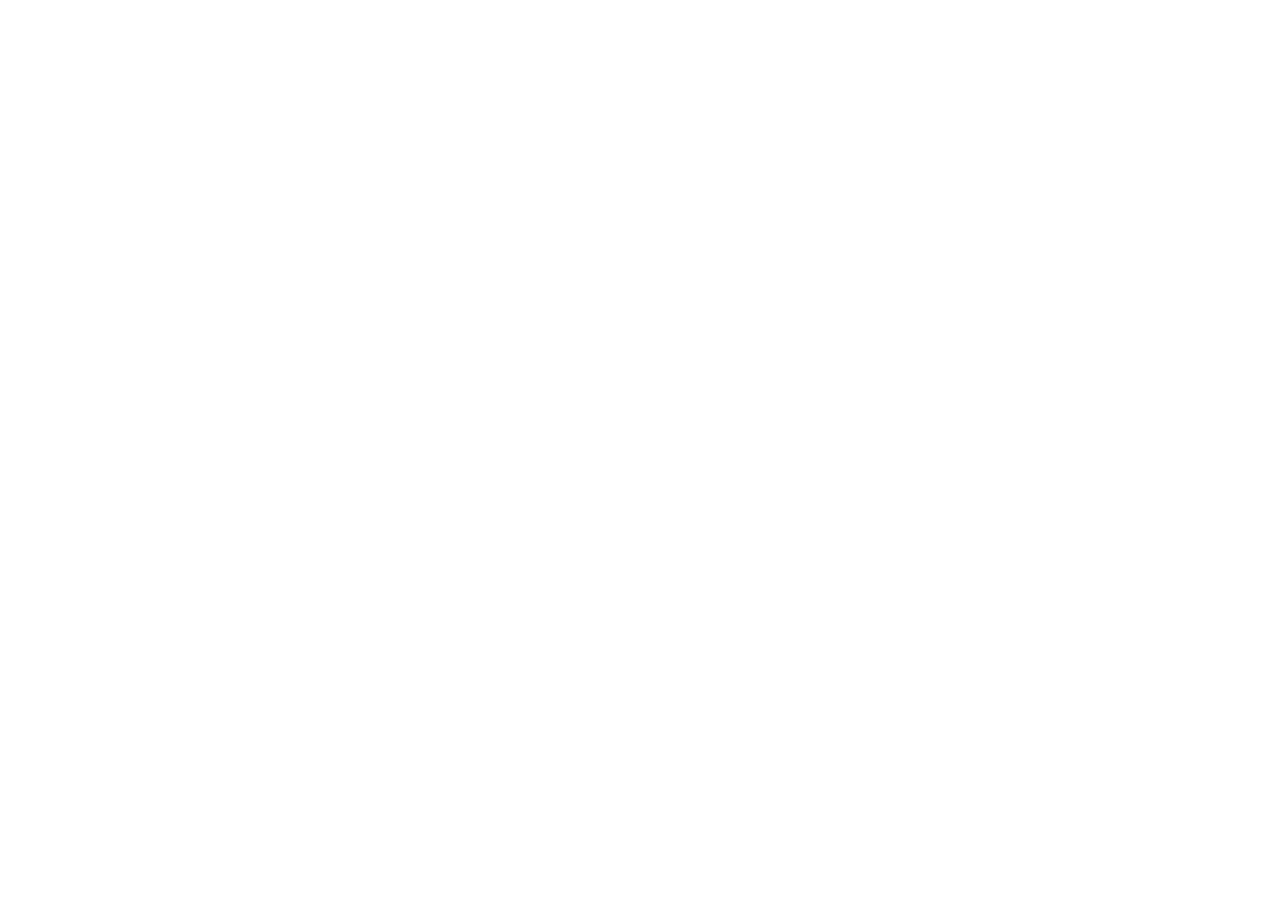
==== commit 48995ed1: "Update index.html" ====
--- a/index.html
+++ b/index.html
@@ -1,198 +1,13 @@
 <!DOCTYPE html>
-<html lang="tr" data-i18n-title="meta.title.home">
+<html lang="tr">
 <head>
-  <meta charset="UTF-8">
-  <meta name="viewport" content="width=device-width, initial-scale=1.0">
-  <meta name="description" content="Can Zaptçıoğlu | CA1N Studio — Independent iOS App & Software Studio. Legal Owner & Data Controller: Ayşen Zaptçıoğlu. Home of E Scooter GO!">
-  <title>Can Zaptçıoğlu | CA1N Studio — iOS Uygulama & Yazılım Stüdyosu</title>
-  <link rel="stylesheet" href="/assets/style.css">
-  <script src="/assets/i18n.js" defer></script>
+  <meta charset="utf-8">
+  <title>XC Teknoloji — E Scooter GO!</title>
+  <meta http-equiv="refresh" content="0; url=https://xcteknoloji.com.tr/">
+  <link rel="canonical" href="https://xcteknoloji.com.tr/">
+  <script>window.location.replace("https://xcteknoloji.com.tr/");</script>
 </head>
 <body>
-  <header class="site-header">
-    <div class="header-inner">
-      <a href="/" class="brand-link" aria-current="page">
-        <span class="brand-mark" aria-hidden="true">C1</span>
-        <span class="brand-text">
-          <span class="brand-title">Can Zaptçıoğlu · CA1N Studio</span>
-          <span class="brand-subtitle" data-i18n="nav.brand.subtitle">Yasal Sahip: Ayşen Zaptçıoğlu • Geliştirici: Can Zaptçıoğlu</span>
-        </span>
-      </a>
-
-      <div class="nav-group">
-        <nav aria-label="Primary Navigation">
-          <ul class="nav-links">
-            <li><a href="#apps" data-i18n="nav.apps">Uygulamalar</a></li>
-            <li><a href="/e-scooter-go/" data-i18n="nav.scooter">E Scooter GO!</a></li>
-            <li><a href="#about" data-i18n="nav.about">Yasal Yapı</a></li>
-            <li><a href="#contact" data-i18n="nav.contact">İletişim & Destek</a></li>
-          </ul>
-        </nav>
-
-        <div class="lang-switch" role="group" aria-label="Language Switcher">
-          <button type="button" class="lang-btn" data-lang="tr" aria-pressed="true">TR</button>
-          <button type="button" class="lang-btn" data-lang="en" aria-pressed="false">EN</button>
-        </div>
-      </div>
-    </div>
-  </header>
-
-  <main>
-    <section class="hero" aria-labelledby="hero-heading">
-      <div class="eyebrow-badge">
-        <span class="pulse-dot" aria-hidden="true"></span>
-        <span data-i18n="home.hero.badge">Bağımsız Mobil Uygulama & Geliştirici Stüdyosu</span>
-      </div>
-
-      <h1 id="hero-heading" data-i18n-html="home.hero.title">
-        Günlük hayatı hızlandıran <span class="text-gradient">akıllı iOS uygulamaları</span> ve mühendislik araçları.
-      </h1>
-
-      <p class="hero-lead" data-i18n="home.hero.lead">
-        Yazılım geliştirme ve ürün tasarımı Can Zaptçıoğlu tarafından yürütülen, yasal hak sahipliği, veri sorumluluğu ve App Store yayıncılığı Ayşen Zaptçıoğlu çatısı altında sunulan resmi uygulama merkezi.
-      </p>
-
-      <div class="hero-actions">
-        <a href="/e-scooter-go/" class="btn btn-primary" data-i18n="home.hero.cta_primary">E Scooter GO! Uygulamasını İncele</a>
-        <a href="#about" class="btn btn-secondary" data-i18n="home.hero.cta_secondary">Yasal Yapı & İletişim</a>
-      </div>
-    </section>
-
-    <section id="apps" class="section-block" aria-labelledby="apps-heading">
-      <div class="section-header">
-        <h2 id="apps-heading" data-i18n="home.apps.title">Öne Çıkan Uygulamalar & Projeler</h2>
-        <p data-i18n="home.apps.subtitle">Gerçek dünya verileri, yüksek performanslı yerel iOS mimarisi ve kullanıcı odaklı tasarımla geliştirilen ürünler.</p>
-      </div>
-
-      <div class="cards-grid">
-        <!-- Flagship App Card: E Scooter GO! -->
-        <article class="card flagship">
-          <header>
-            <div class="card-top-row">
-              <span class="app-icon-badge" aria-hidden="true">
-                <svg width="28" height="28" viewBox="0 0 24 24" fill="none" stroke="currentColor" stroke-width="2.2" stroke-linecap="round" stroke-linejoin="round" aria-hidden="true">
-                  <circle cx="6" cy="18" r="3"></circle>
-                  <circle cx="18" cy="18" r="3"></circle>
-                  <path d="M15 6h2l2 12"></path>
-                  <path d="M6 18h9l1.5-6H10"></path>
-                </svg>
-              </span>
-              <span class="status-pill" data-i18n="home.card1.status">App Store • Yayında</span>
-            </div>
-            <h3>
-              <a href="/e-scooter-go/" data-i18n="home.card1.title">E Scooter GO!</a>
-            </h3>
-          </header>
-
-          <div class="card-content">
-            <p data-i18n="home.card1.desc">
-              Elektrikli scooter sürücüleri için eğim ve bisiklet yolu dostu navigasyon, sürücü ağırlığı kalibrasyonlu menzil tahmini, Türkçe sesli yönlendirme, Test Sürüşü simülatörü ve Siri destekli hibrit GO! Pro Akıllı Asistan.
-            </p>
-            <ul class="feature-tags" aria-label="E Scooter GO! Highlights">
-              <li class="tag" data-i18n="home.card1.tag1">Eğim & Bisiklet Yolu</li>
-              <li class="tag" data-i18n="home.card1.tag2">Ağırlık Kalibrasyonu</li>
-              <li class="tag" data-i18n="home.card1.tag3">Türkçe Ses & Siri</li>
-              <li class="tag" data-i18n="home.card1.tag4">Hibrit GO! Pro AI</li>
-              <li class="tag" data-i18n="home.card1.tag5">3D Yükseklik & Risk</li>
-            </ul>
-          </div>
-
-          <footer>
-            <a href="/e-scooter-go/" class="btn btn-primary" data-i18n="home.card1.btn_app">Uygulama & Destek Sayfası</a>
-            <a href="/e-scooter-go/privacy/" class="btn btn-ghost" data-i18n="home.card1.btn_privacy">Gizlilik Politikası</a>
-            <a href="/e-scooter-go/terms/" class="btn btn-ghost" data-i18n="home.card1.btn_terms">Kullanım Koşulları</a>
-          </footer>
-        </article>
-
-        <!-- Upcoming Projects Card -->
-        <article class="card">
-          <header>
-            <div class="card-top-row">
-              <span class="app-icon-badge muted" aria-hidden="true">
-                <svg width="26" height="26" viewBox="0 0 24 24" fill="none" stroke="currentColor" stroke-width="2" stroke-linecap="round" stroke-linejoin="round" aria-hidden="true">
-                  <rect x="3" y="3" width="7" height="7" rx="1.5"></rect>
-                  <rect x="14" y="3" width="7" height="7" rx="1.5"></rect>
-                  <rect x="14" y="14" width="7" height="7" rx="1.5"></rect>
-                  <rect x="3" y="14" width="7" height="7" rx="1.5"></rect>
-                </svg>
-              </span>
-              <span class="status-pill upcoming" data-i18n="home.card2.status">Geliştirme Aşamasında</span>
-            </div>
-            <h3 data-i18n="home.card2.title">Yakında Yeni Projeler</h3>
-          </header>
-
-          <div class="card-content">
-            <p data-i18n="home.card2.desc">
-              SwiftUI, Apple Intelligence (cihaz içi yapay zekâ) ve modern iOS SDK teknolojileriyle geliştirilen yeni mobil yardımcı araçlar ve geliştirici çözümleri çok yakında bu merkezde yer alacak.
-            </p>
-            <ul class="feature-tags" aria-label="Upcoming Project Technologies">
-              <li class="tag" data-i18n="home.card2.tag1">SwiftUI & iOS SDK</li>
-              <li class="tag" data-i18n="home.card2.tag2">Cihaz İçi Yapay Zekâ</li>
-              <li class="tag" data-i18n="home.card2.tag3">Geliştirici Araçları</li>
-            </ul>
-          </div>
-
-          <footer>
-            <a href="mailto:zaptciogluc@gmail.com" class="btn btn-secondary" data-i18n="home.card2.btn_contact">Geliştiriciyle İletişime Geç</a>
-          </footer>
-        </article>
-      </div>
-    </section>
-
-    <section id="about" class="section-block" aria-labelledby="about-heading">
-      <div class="transparency-panel">
-        <div class="section-header">
-          <h2 id="about-heading" data-i18n="home.about.title">Geliştirici & Yasal Sorumluluk Yapısı</h2>
-          <p data-i18n="home.about.subtitle">Kullanıcılarımız ve App Store inceleme ekipleri için resmi sahiplik, veri sorumluluğu ve yazılım geliştirme bilgileri.</p>
-        </div>
-
-        <div id="contact" class="credentials-grid">
-          <div class="credential-item">
-            <span class="credential-label" data-i18n="home.about.owner_label">Yasal Hak Sahibi & Veri Sorumlusu</span>
-            <span class="credential-value" data-i18n="home.about.owner_value">Ayşen Zaptçıoğlu</span>
-            <span class="credential-note" data-i18n="home.about.owner_note">App Store yayıncılık hakları, fikri mülkiyet, abonelik hak sahipliği ve KVKK/GDPR veri sorumlusu.</span>
-          </div>
-
-          <div class="credential-item">
-            <span class="credential-label" data-i18n="home.about.dev_label">Yazılım Geliştirici (Lead Developer)</span>
-            <span class="credential-value" data-i18n="home.about.dev_value">Can Zaptçıoğlu</span>
-            <span class="credential-note" data-i18n="home.about.dev_note">iOS yazılım mimarisi, SwiftUI mühendisliği, UI/UX tasarımı, algoritma geliştirme ve teknik destek.</span>
-          </div>
-
-          <div class="credential-item">
-            <span class="credential-label" data-i18n="home.about.support_label">Resmi Destek & Yasal Başvuru</span>
-            <a href="mailto:zaptciogluc@gmail.com" class="credential-value" data-i18n="home.about.support_value">zaptciogluc@gmail.com</a>
-            <span class="credential-note" data-i18n="home.about.support_note">Abonelik desteği, gizlilik/veri silme talepleri ve teknik geri bildirimler için doğrudan iletişim hattı.</span>
-          </div>
-        </div>
-      </div>
-    </section>
-  </main>
-
-  <footer class="site-footer">
-    <div class="footer-inner">
-      <div class="footer-top">
-        <div class="footer-credits">
-          <p data-i18n-html="footer.owner_line"><strong>Yasal Hak Sahibi &amp; Veri Sorumlusu:</strong> Ayşen Zaptçıoğlu</p>
-          <p data-i18n-html="footer.dev_line"><strong>Yazılım Geliştirici:</strong> Can Zaptçıoğlu</p>
-        </div>
-
-        <nav aria-label="Footer Links">
-          <ul class="footer-links">
-            <li><a href="/" data-i18n="nav.home">Ana Sayfa</a></li>
-            <li><a href="/e-scooter-go/" data-i18n="nav.scooter">E Scooter GO!</a></li>
-            <li><a href="/e-scooter-go/privacy/" data-i18n="nav.privacy">Gizlilik</a></li>
-            <li><a href="/e-scooter-go/terms/" data-i18n="nav.terms">Koşullar</a></li>
-            <li><a href="mailto:zaptciogluc@gmail.com">zaptciogluc@gmail.com</a></li>
-          </ul>
-        </nav>
-      </div>
-
-      <div class="footer-bottom">
-        <p data-i18n="footer.attribution">Made by Ayşen Zaptçıoğlu • Developed by Can Zaptçıoğlu</p>
-        <p data-i18n="footer.copyright">© 2026 Ayşen Zaptçıoğlu. Tüm hakları saklıdır. / All rights reserved.</p>
-      </div>
-    </div>
-  </footer>
+  <p>Yeni sayfaya yönlendiriliyorsunuz: <a href="https://xcteknoloji.com.tr/">xcteknoloji.com.tr</a></p>
 </body>
-</html>
+</html>
